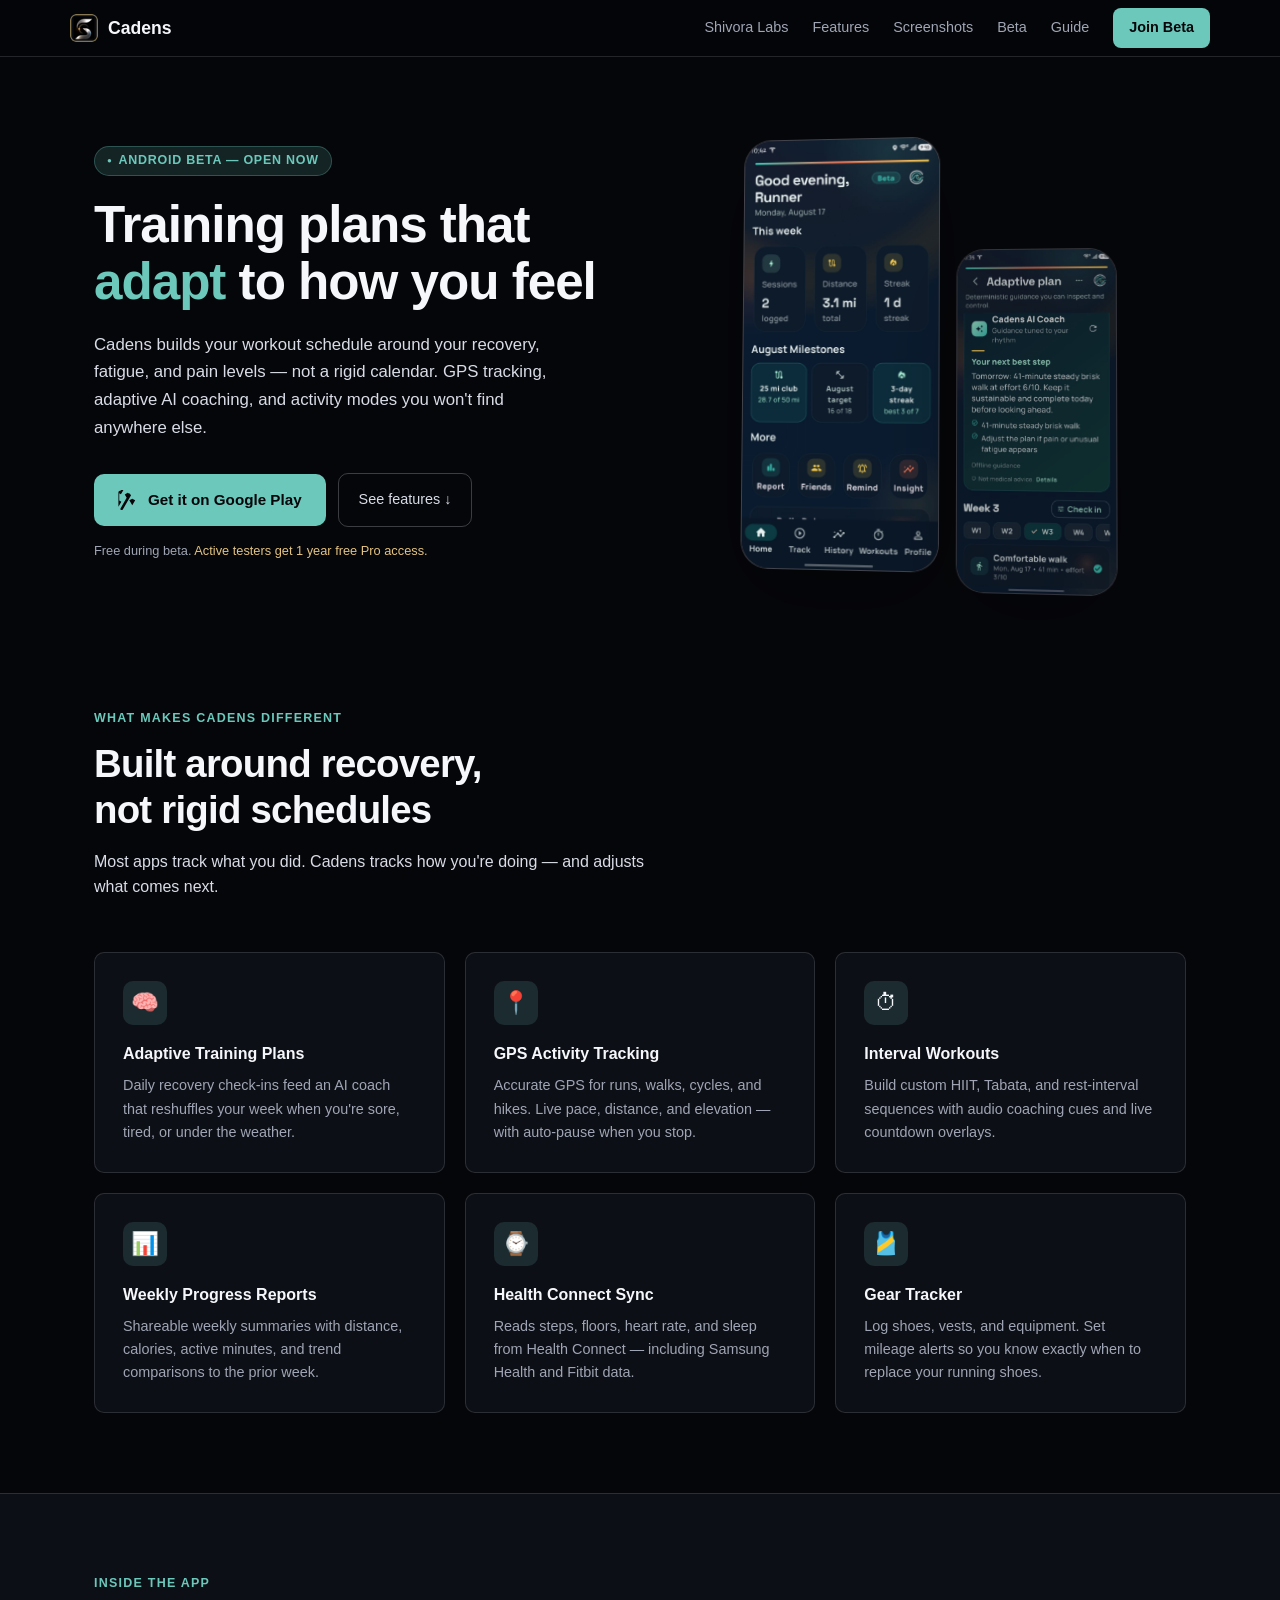
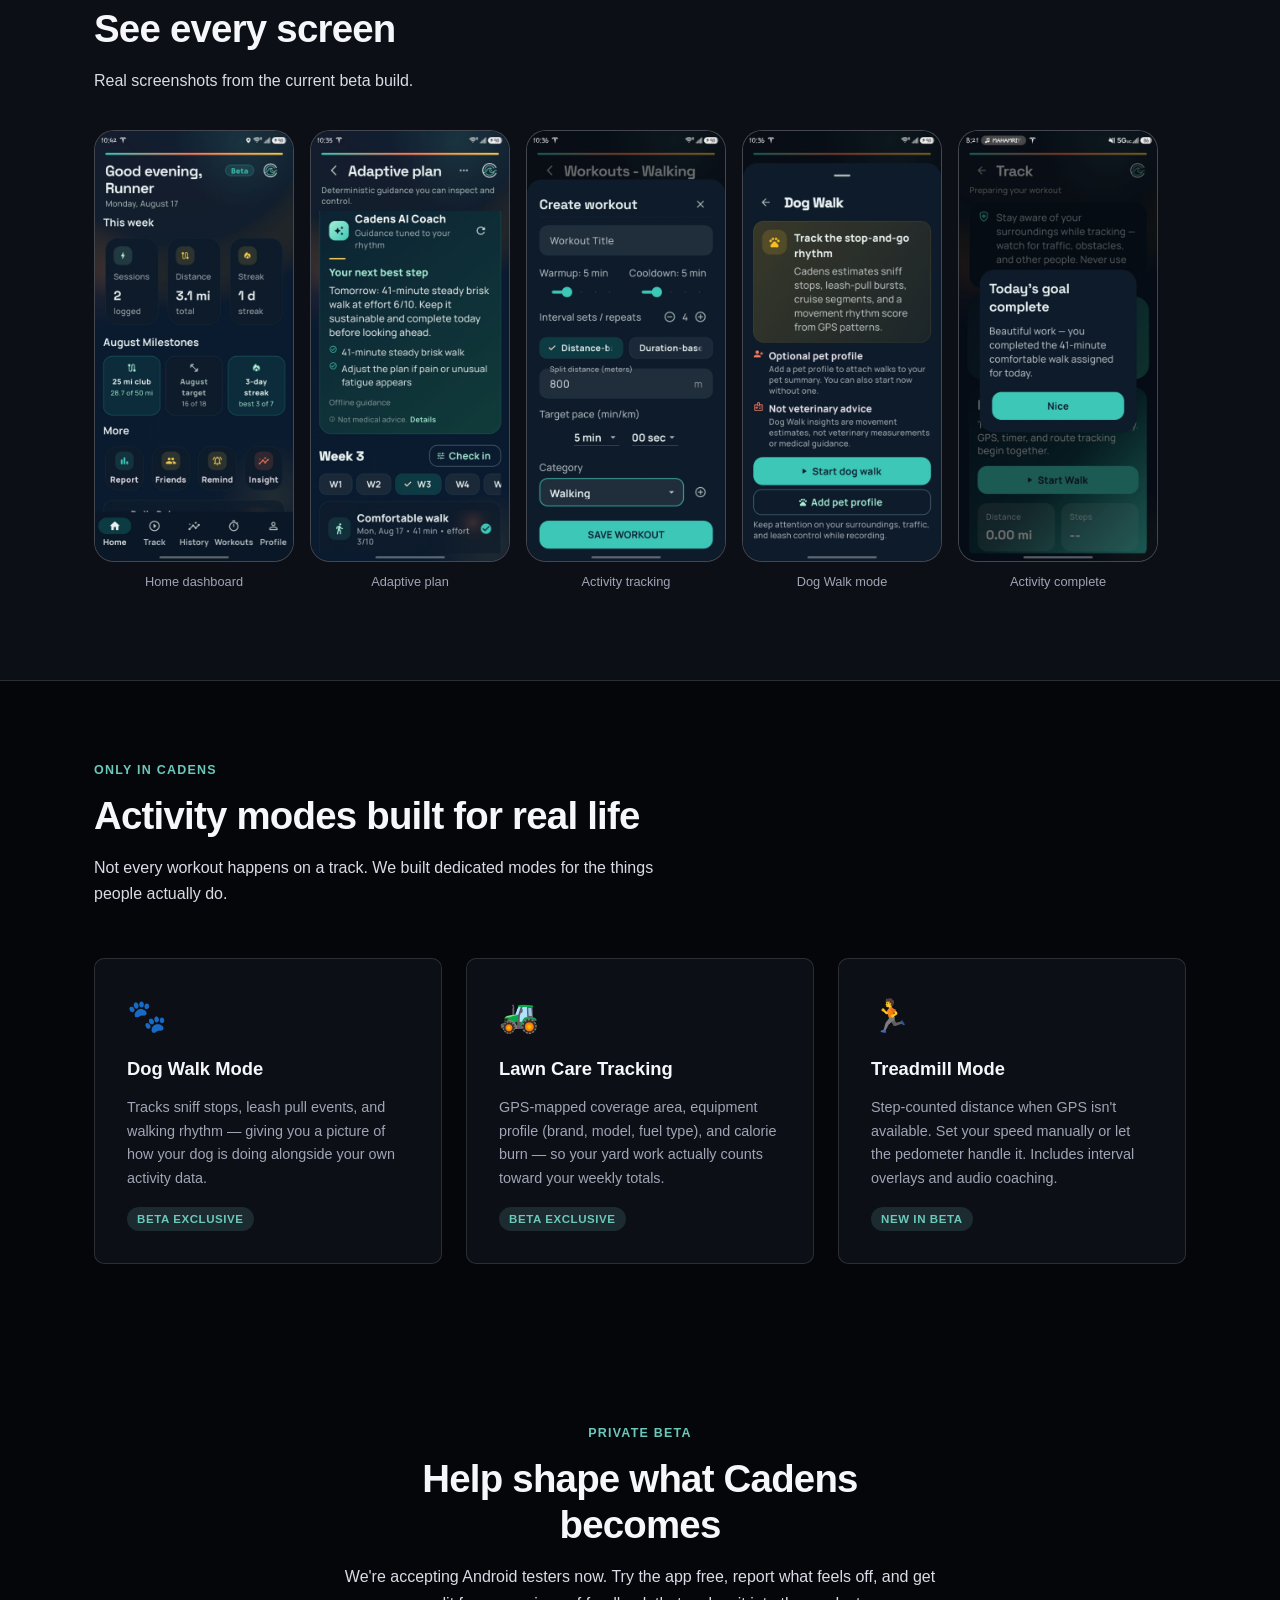
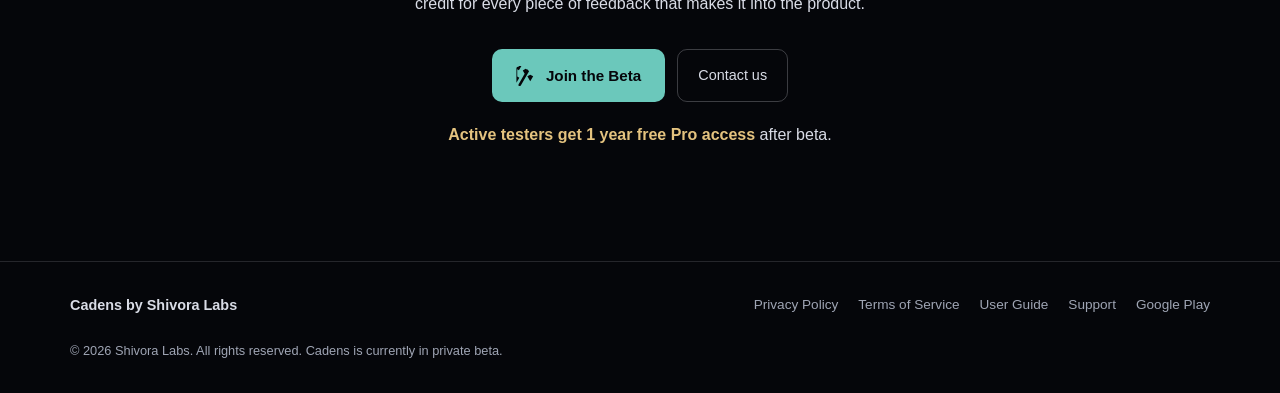
==== cadens/index.html @ dcc38fa7 "style: optimize header nav items for medium screens on cadens and guide pages" ====
<!DOCTYPE html>
<html lang="en">
<head>
  <meta charset="UTF-8" />
  <meta name="viewport" content="width=device-width, initial-scale=1.0" />
  <title>Cadens — Adaptive Fitness Tracking</title>
  <meta name="description" content="Cadens is an adaptive training plan and activity tracker that adjusts to your fatigue, pain, and recovery. Dog Walk, Lawn Care, and AI Coach included." />
  <meta property="og:title" content="Cadens — Adaptive Fitness Tracking" />
  <meta property="og:description" content="Training plans that adapt to how you actually feel. Now in beta on Android." />
  <meta property="og:type" content="website" />
  <meta property="og:image" content="../Icons/cadens_logo_full_wide_dark.png" />
  <link rel="icon" href="../Icons/favicon.ico" sizes="any" />
  <link rel="icon" type="image/png" href="../Icons/favicon-32.png" sizes="32x32" />
  <link rel="apple-touch-icon" href="../Icons/favicon-180.png" />
  <style>
    :root {
      --bg: #05060a;
      --panel: #0d0f16;
      --panel-2: #11141d;
      --line: rgba(232, 234, 241, 0.14);
      --line-strong: rgba(232, 234, 241, 0.24);
      --text: #f6f7fb;
      --soft: #d9dce6;
      --muted: #9fa5b4;
      --teal: #6bc8bb;
      --teal-dim: rgba(107, 200, 187, 0.15);
      --gold: #e4c37f;
      --shadow: 0 24px 80px rgba(0, 0, 0, 0.46);
      --radius: 10px;
      --max: 1140px;
    }

    *, *::before, *::after { box-sizing: border-box; margin: 0; padding: 0; }

    html { scroll-behavior: smooth; }

    body {
      background: var(--bg);
      color: var(--text);
      font-family: -apple-system, BlinkMacSystemFont, 'Segoe UI', Roboto, sans-serif;
      line-height: 1.6;
      -webkit-font-smoothing: antialiased;
    }

    a { color: var(--teal); text-decoration: none; }
    a:hover { text-decoration: underline; }

    /* ── NAV ─────────────────────────────────────────────────────────────── */
    nav {
      position: sticky;
      top: 0;
      z-index: 100;
      background: rgba(5, 6, 10, 0.88);
      backdrop-filter: blur(16px);
      -webkit-backdrop-filter: blur(16px);
      border-bottom: 1px solid var(--line);
      padding: 0 24px;
    }
    .nav-inner {
      max-width: var(--max);
      margin: 0 auto;
      display: flex;
      align-items: center;
      justify-content: space-between;
      height: 56px;
      gap: 16px;
    }
    .nav-logo {
      display: flex;
      align-items: center;
      gap: 10px;
      font-weight: 700;
      font-size: 1.1rem;
      color: var(--text);
      text-decoration: none;
    }
    .nav-logo img { width: 28px; height: 28px; border-radius: 6px; }
    .nav-links { display: flex; align-items: center; gap: 24px; }
    .nav-links a { color: var(--muted); font-size: 0.9rem; transition: color 0.15s; }
    .nav-links a:hover { color: var(--text); text-decoration: none; }
    .nav-cta {
      display: inline-flex;
      align-items: center;
      gap: 8px;
      background: var(--teal);
      color: #05060a !important;
      font-weight: 700;
      font-size: 0.85rem;
      padding: 8px 16px;
      border-radius: 8px;
      transition: opacity 0.15s;
    }
    .nav-cta:hover { opacity: 0.85; text-decoration: none; }

    /* ── HERO ────────────────────────────────────────────────────────────── */
    .hero {
      max-width: var(--max);
      margin: 0 auto;
      padding: 80px 24px 60px;
      display: grid;
      grid-template-columns: 1fr 1fr;
      gap: 60px;
      align-items: center;
    }
    .hero-badge {
      display: inline-flex;
      align-items: center;
      gap: 6px;
      background: var(--teal-dim);
      border: 1px solid rgba(107, 200, 187, 0.3);
      color: var(--teal);
      font-size: 0.78rem;
      font-weight: 600;
      letter-spacing: 0.06em;
      text-transform: uppercase;
      padding: 4px 12px;
      border-radius: 100px;
      margin-bottom: 20px;
    }
    .hero-badge::before { content: '●'; font-size: 0.5rem; animation: pulse 2s infinite; }
    @keyframes pulse { 0%,100%{opacity:1} 50%{opacity:0.4} }
    h1 {
      font-size: clamp(2rem, 5vw, 3.2rem);
      font-weight: 900;
      line-height: 1.12;
      letter-spacing: -0.02em;
      margin-bottom: 20px;
    }
    h1 em { font-style: normal; color: var(--teal); }
    .hero-sub {
      font-size: 1.05rem;
      color: var(--soft);
      max-width: 480px;
      margin-bottom: 32px;
      line-height: 1.65;
    }
    .hero-actions { display: flex; flex-wrap: wrap; gap: 12px; align-items: center; }
    .btn-primary {
      display: inline-flex;
      align-items: center;
      gap: 10px;
      background: var(--teal);
      color: #05060a;
      font-weight: 800;
      font-size: 0.95rem;
      padding: 14px 24px;
      border-radius: 10px;
      transition: opacity 0.15s, transform 0.15s;
    }
    .btn-primary:hover { opacity: 0.88; transform: translateY(-1px); text-decoration: none; }
    .btn-primary svg { width: 20px; height: 20px; }
    .btn-ghost {
      display: inline-flex;
      align-items: center;
      gap: 8px;
      color: var(--soft);
      font-size: 0.9rem;
      padding: 14px 20px;
      border: 1px solid var(--line-strong);
      border-radius: 10px;
      transition: border-color 0.15s, color 0.15s;
    }
    .btn-ghost:hover { border-color: var(--teal); color: var(--teal); text-decoration: none; }
    .hero-note { margin-top: 14px; font-size: 0.8rem; color: var(--muted); }
    .hero-note a { color: var(--gold); }

    /* hero phone mockup */
    .hero-visual {
      display: flex;
      justify-content: center;
      align-items: flex-end;
      gap: 16px;
      perspective: 1000px;
    }
    .phone-frame {
      background: var(--panel);
      border: 1px solid var(--line-strong);
      border-radius: 28px;
      overflow: hidden;
      box-shadow: var(--shadow);
      flex-shrink: 0;
    }
    .phone-frame.main { width: 200px; transform: rotateY(-6deg) rotateX(2deg); }
    .phone-frame.side { width: 160px; transform: rotateY(-6deg) rotateX(2deg) translateY(24px); opacity: 0.75; }
    .phone-frame img { width: 100%; display: block; }

    /* ── FEATURES ────────────────────────────────────────────────────────── */
    .section {
      max-width: var(--max);
      margin: 0 auto;
      padding: 80px 24px;
    }
    .section-label {
      font-size: 0.78rem;
      font-weight: 700;
      letter-spacing: 0.1em;
      text-transform: uppercase;
      color: var(--teal);
      margin-bottom: 12px;
    }
    h2 {
      font-size: clamp(1.6rem, 3.5vw, 2.4rem);
      font-weight: 800;
      letter-spacing: -0.02em;
      line-height: 1.2;
      margin-bottom: 16px;
    }
    .section-sub {
      color: var(--soft);
      font-size: 1rem;
      max-width: 560px;
      margin-bottom: 52px;
    }
    .features-grid {
      display: grid;
      grid-template-columns: repeat(auto-fit, minmax(280px, 1fr));
      gap: 20px;
    }
    .feat-card {
      background: var(--panel);
      border: 1px solid var(--line);
      border-radius: var(--radius);
      padding: 28px;
      transition: border-color 0.2s;
    }
    .feat-card:hover { border-color: var(--line-strong); }
    .feat-icon {
      width: 44px;
      height: 44px;
      background: var(--teal-dim);
      border-radius: 10px;
      display: flex;
      align-items: center;
      justify-content: center;
      font-size: 1.4rem;
      margin-bottom: 16px;
    }
    .feat-card h3 {
      font-size: 1rem;
      font-weight: 700;
      margin-bottom: 8px;
    }
    .feat-card p { font-size: 0.9rem; color: var(--muted); line-height: 1.6; }

    /* ── SCREENSHOTS ─────────────────────────────────────────────────────── */
    .screenshots-section {
      background: var(--panel);
      border-top: 1px solid var(--line);
      border-bottom: 1px solid var(--line);
    }
    .screenshots-inner {
      max-width: var(--max);
      margin: 0 auto;
      padding: 80px 24px;
    }
    .screenshots-scroll {
      display: flex;
      gap: 16px;
      overflow-x: auto;
      padding-bottom: 8px;
      scrollbar-width: thin;
      scrollbar-color: var(--line-strong) transparent;
    }
    .screenshots-scroll::-webkit-scrollbar { height: 4px; }
    .screenshots-scroll::-webkit-scrollbar-track { background: transparent; }
    .screenshots-scroll::-webkit-scrollbar-thumb { background: var(--line-strong); border-radius: 2px; }
    .screenshot-item {
      flex-shrink: 0;
      width: 200px;
    }
    .screenshot-frame {
      background: var(--panel-2);
      border: 1px solid var(--line-strong);
      border-radius: 20px;
      overflow: hidden;
      margin-bottom: 10px;
    }
    .screenshot-frame img { width: 100%; display: block; }
    .screenshot-label { font-size: 0.8rem; color: var(--muted); text-align: center; }

    /* ── UNIQUE FEATURES ─────────────────────────────────────────────────── */
    .unique-grid {
      display: grid;
      grid-template-columns: repeat(auto-fit, minmax(320px, 1fr));
      gap: 24px;
      margin-top: 48px;
    }
    .unique-card {
      background: var(--panel);
      border: 1px solid var(--line);
      border-radius: var(--radius);
      padding: 32px;
      display: flex;
      flex-direction: column;
      gap: 12px;
    }
    .unique-card .emoji { font-size: 2rem; }
    .unique-card h3 { font-size: 1.15rem; font-weight: 800; }
    .unique-card p { font-size: 0.9rem; color: var(--muted); line-height: 1.65; }
    .unique-tag {
      display: inline-block;
      background: var(--teal-dim);
      color: var(--teal);
      font-size: 0.72rem;
      font-weight: 700;
      letter-spacing: 0.05em;
      text-transform: uppercase;
      padding: 3px 10px;
      border-radius: 100px;
      margin-top: 4px;
      width: fit-content;
    }

    /* ── BETA INVITE ─────────────────────────────────────────────────────── */
    .invite-section {
      max-width: 640px;
      margin: 0 auto;
      padding: 80px 24px;
      text-align: center;
    }
    .invite-section .section-label { display: block; text-align: center; }
    .invite-section h2 { margin-bottom: 16px; }
    .invite-section p { color: var(--soft); margin-bottom: 32px; font-size: 1rem; line-height: 1.65; }
    .invite-actions { display: flex; justify-content: center; flex-wrap: wrap; gap: 12px; }
    .reward-note {
      margin-top: 20px;
      font-size: 0.82rem;
      color: var(--muted);
    }
    .reward-note strong { color: var(--gold); }

    /* ── FOOTER ──────────────────────────────────────────────────────────── */
    footer {
      border-top: 1px solid var(--line);
      padding: 32px 24px;
    }
    .footer-inner {
      max-width: var(--max);
      margin: 0 auto;
      display: flex;
      flex-wrap: wrap;
      align-items: center;
      justify-content: space-between;
      gap: 16px;
    }
    .footer-logo {
      font-size: 0.9rem;
      font-weight: 700;
      color: var(--soft);
    }
    .footer-links { display: flex; gap: 20px; flex-wrap: wrap; }
    .footer-links a { font-size: 0.85rem; color: var(--muted); }
    .footer-links a:hover { color: var(--text); text-decoration: none; }
    .footer-copy { font-size: 0.8rem; color: var(--muted); width: 100%; margin-top: 8px; }

    /* ── RESPONSIVE ──────────────────────────────────────────────────────── */
    @media (max-width: 700px) {
      .hero {
        grid-template-columns: 1fr;
        padding: 48px 20px 40px;
        gap: 40px;
        text-align: center;
      }
      .hero-sub { max-width: 100%; }
      .hero-actions { justify-content: center; }
      .hero-visual { justify-content: center; }
      .phone-frame.side { display: none; }
      .nav-links { display: none; }
      .invite-section { padding: 60px 20px; }
    }
  </style>
</head>
<body>

<!-- NAV -->
<nav>
  <div class="nav-inner">
    <a class="nav-logo" href="../">
      <img src="../Icons/favicon-32.png" alt="Cadens icon" />
      Cadens
    </a>
    <div class="nav-links">
      <a href="../">Shivora Labs</a>
      <a href="#features">Features</a>
      <a href="#screenshots">Screenshots</a>
      <a href="#beta">Beta</a>
      <a href="guide/">Guide</a>
      <a class="nav-cta" href="https://play.google.com/apps/testing/com.cadens.app" target="_blank" rel="noopener">
        Join Beta
      </a>
    </div>
  </div>
</nav>

<!-- HERO -->
<section>
  <div class="hero">
    <div class="hero-text">
      <div class="hero-badge">Android Beta — Open Now</div>
      <h1>Training plans that <em>adapt</em> to how you feel</h1>
      <p class="hero-sub">
        Cadens builds your workout schedule around your recovery, fatigue, and pain levels — not a rigid calendar. GPS tracking, adaptive AI coaching, and activity modes you won't find anywhere else.
      </p>
      <div class="hero-actions">
        <a class="btn-primary" href="https://play.google.com/apps/testing/com.cadens.app" target="_blank" rel="noopener">
          <svg viewBox="0 0 24 24" fill="currentColor"><path d="M3.18 23.76a2 2 0 0 0 2.78-.78l9.7-16.8-2.2-2.2-10.28 17.8a2 2 0 0 0 0 2zm17.44-11.38-3.5-2-3.5 2 3.5 6.04 3.5-6.04zm-9-9-3.5 2 3.5 6.04L15.12 5.38l-3.5-2zM3.5 1.24a2 2 0 0 0-2 0 2 2 0 0 0-1 1.74v17.04l3.5-6.04-2.5-1.44V3.98l2 1.16 3.5-6.04A2 2 0 0 0 3.5 1.24z"/></svg>
          Get it on Google Play
        </a>
        <a class="btn-ghost" href="#features">See features ↓</a>
      </div>
      <p class="hero-note">Free during beta. <a href="#beta">Active testers get 1 year free Pro access.</a></p>
    </div>
    <div class="hero-visual">
      <div class="phone-frame main">
        <img src="assets/screenshot_1_home.png" alt="Cadens home screen" loading="eager" />
      </div>
      <div class="phone-frame side">
        <img src="assets/screenshot_2_plan.png" alt="Cadens plan screen" loading="lazy" />
      </div>
    </div>
  </div>
</section>

<!-- FEATURES -->
<section class="section" id="features">
  <div class="section-label">What makes Cadens different</div>
  <h2>Built around recovery,<br/>not rigid schedules</h2>
  <p class="section-sub">Most apps track what you did. Cadens tracks how you're doing — and adjusts what comes next.</p>

  <div class="features-grid">
    <div class="feat-card">
      <div class="feat-icon">🧠</div>
      <h3>Adaptive Training Plans</h3>
      <p>Daily recovery check-ins feed an AI coach that reshuffles your week when you're sore, tired, or under the weather.</p>
    </div>
    <div class="feat-card">
      <div class="feat-icon">📍</div>
      <h3>GPS Activity Tracking</h3>
      <p>Accurate GPS for runs, walks, cycles, and hikes. Live pace, distance, and elevation — with auto-pause when you stop.</p>
    </div>
    <div class="feat-card">
      <div class="feat-icon">⏱</div>
      <h3>Interval Workouts</h3>
      <p>Build custom HIIT, Tabata, and rest-interval sequences with audio coaching cues and live countdown overlays.</p>
    </div>
    <div class="feat-card">
      <div class="feat-icon">📊</div>
      <h3>Weekly Progress Reports</h3>
      <p>Shareable weekly summaries with distance, calories, active minutes, and trend comparisons to the prior week.</p>
    </div>
    <div class="feat-card">
      <div class="feat-icon">⌚</div>
      <h3>Health Connect Sync</h3>
      <p>Reads steps, floors, heart rate, and sleep from Health Connect — including Samsung Health and Fitbit data.</p>
    </div>
    <div class="feat-card">
      <div class="feat-icon">🎽</div>
      <h3>Gear Tracker</h3>
      <p>Log shoes, vests, and equipment. Set mileage alerts so you know exactly when to replace your running shoes.</p>
    </div>
  </div>
</section>

<!-- SCREENSHOTS -->
<section class="screenshots-section" id="screenshots">
  <div class="screenshots-inner">
    <div class="section-label">Inside the app</div>
    <h2>See every screen</h2>
    <p class="section-sub" style="margin-bottom: 36px;">Real screenshots from the current beta build.</p>
    <div class="screenshots-scroll">
      <div class="screenshot-item">
        <div class="screenshot-frame">
          <img src="assets/screenshot_1_home.png" alt="Home dashboard" loading="lazy" />
        </div>
        <div class="screenshot-label">Home dashboard</div>
      </div>
      <div class="screenshot-item">
        <div class="screenshot-frame">
          <img src="assets/screenshot_2_plan.png" alt="Adaptive training plan" loading="lazy" />
        </div>
        <div class="screenshot-label">Adaptive plan</div>
      </div>
      <div class="screenshot-item">
        <div class="screenshot-frame">
          <img src="assets/screenshot_3_workouts.png" alt="Activity tracking" loading="lazy" />
        </div>
        <div class="screenshot-label">Activity tracking</div>
      </div>
      <div class="screenshot-item">
        <div class="screenshot-frame">
          <img src="assets/screenshot_4_dogwalk.png" alt="Dog Walk mode" loading="lazy" />
        </div>
        <div class="screenshot-label">Dog Walk mode</div>
      </div>
      <div class="screenshot-item">
        <div class="screenshot-frame">
          <img src="assets/screenshot_5_complete.png" alt="Activity complete" loading="lazy" />
        </div>
        <div class="screenshot-label">Activity complete</div>
      </div>
    </div>
  </div>
</section>

<!-- UNIQUE FEATURES -->
<section class="section">
  <div class="section-label">Only in Cadens</div>
  <h2>Activity modes built for real life</h2>
  <p class="section-sub">Not every workout happens on a track. We built dedicated modes for the things people actually do.</p>

  <div class="unique-grid">
    <div class="unique-card">
      <div class="emoji">🐾</div>
      <h3>Dog Walk Mode</h3>
      <p>Tracks sniff stops, leash pull events, and walking rhythm — giving you a picture of how your dog is doing alongside your own activity data.</p>
      <span class="unique-tag">Beta exclusive</span>
    </div>
    <div class="unique-card">
      <div class="emoji">🚜</div>
      <h3>Lawn Care Tracking</h3>
      <p>GPS-mapped coverage area, equipment profile (brand, model, fuel type), and calorie burn — so your yard work actually counts toward your weekly totals.</p>
      <span class="unique-tag">Beta exclusive</span>
    </div>
    <div class="unique-card">
      <div class="emoji">🏃</div>
      <h3>Treadmill Mode</h3>
      <p>Step-counted distance when GPS isn't available. Set your speed manually or let the pedometer handle it. Includes interval overlays and audio coaching.</p>
      <span class="unique-tag">New in beta</span>
    </div>
  </div>
</section>

<!-- BETA INVITE -->
<section id="beta">
  <div class="invite-section">
    <span class="section-label">Private beta</span>
    <h2>Help shape what Cadens becomes</h2>
    <p>We're accepting Android testers now. Try the app free, report what feels off, and get credit for every piece of feedback that makes it into the product.</p>
    <div class="invite-actions">
      <a class="btn-primary" href="https://play.google.com/apps/testing/com.cadens.app" target="_blank" rel="noopener">
        <svg width="20" height="20" viewBox="0 0 24 24" fill="currentColor"><path d="M3.18 23.76a2 2 0 0 0 2.78-.78l9.7-16.8-2.2-2.2-10.28 17.8a2 2 0 0 0 0 2zm17.44-11.38-3.5-2-3.5 2 3.5 6.04 3.5-6.04zm-9-9-3.5 2 3.5 6.04L15.12 5.38l-3.5-2zM3.5 1.24a2 2 0 0 0-2 0 2 2 0 0 0-1 1.74v17.04l3.5-6.04-2.5-1.44V3.98l2 1.16 3.5-6.04A2 2 0 0 0 3.5 1.24z"/></svg>
        Join the Beta
      </a>
      <a class="btn-ghost" href="mailto:support@shivoralabs.com">
        Contact us
      </a>
    </div>
    <p class="reward-note">
      <strong>Active testers get 1 year free Pro access</strong> after beta.
    </p>
  </div>
</section>

<!-- FOOTER -->
<footer>
  <div class="footer-inner">
    <div class="footer-logo">Cadens by Shivora Labs</div>
    <div class="footer-links">
      <a href="privacy/">Privacy Policy</a>
      <a href="terms/">Terms of Service</a>
      <a href="guide/">User Guide</a>
      <a href="mailto:support@shivoralabs.com">Support</a>
      <a href="https://play.google.com/apps/testing/com.cadens.app" target="_blank" rel="noopener">Google Play</a>
    </div>
    <div class="footer-copy">
      &copy; 2026 Shivora Labs. All rights reserved. Cadens is currently in private beta.
      <!-- Screenshots: copy Beta/assets/*.png → cadens/assets/ to display correctly. -->
    </div>
  </div>
</footer>

</body>
</html>
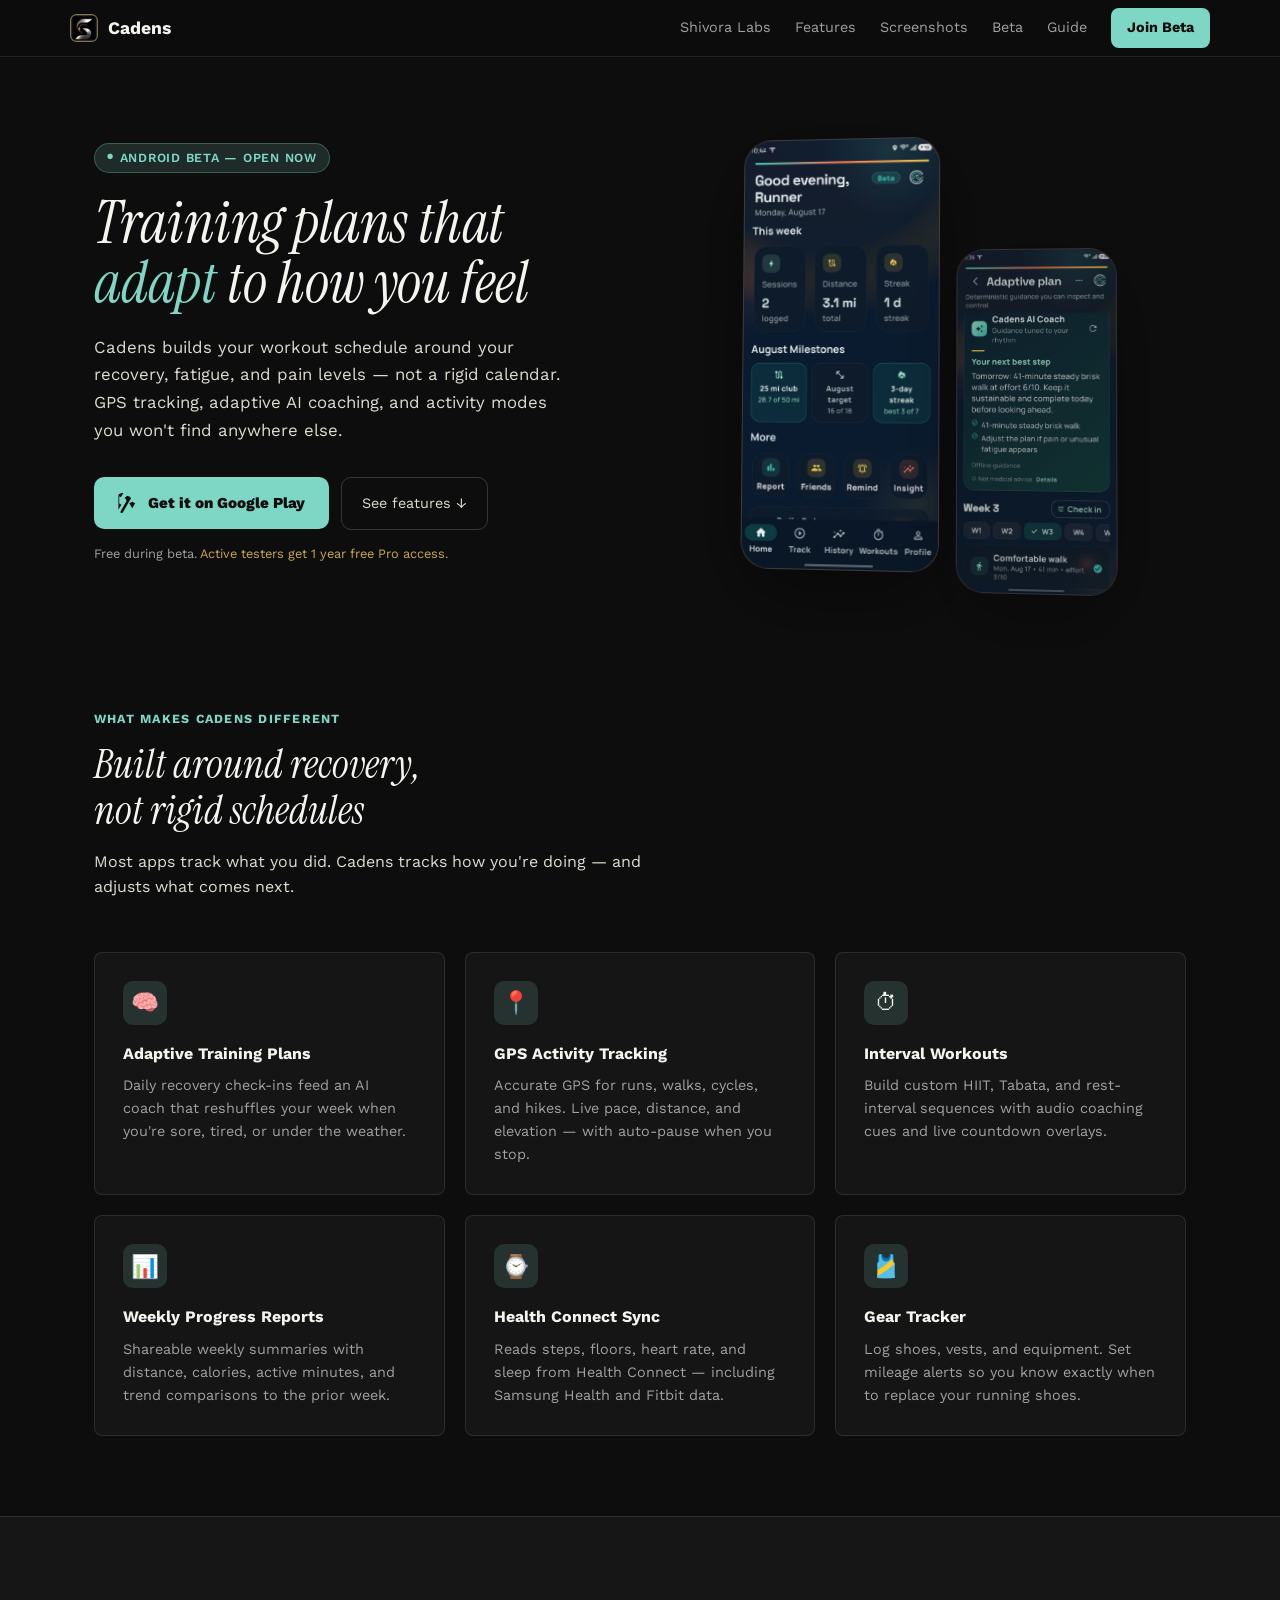
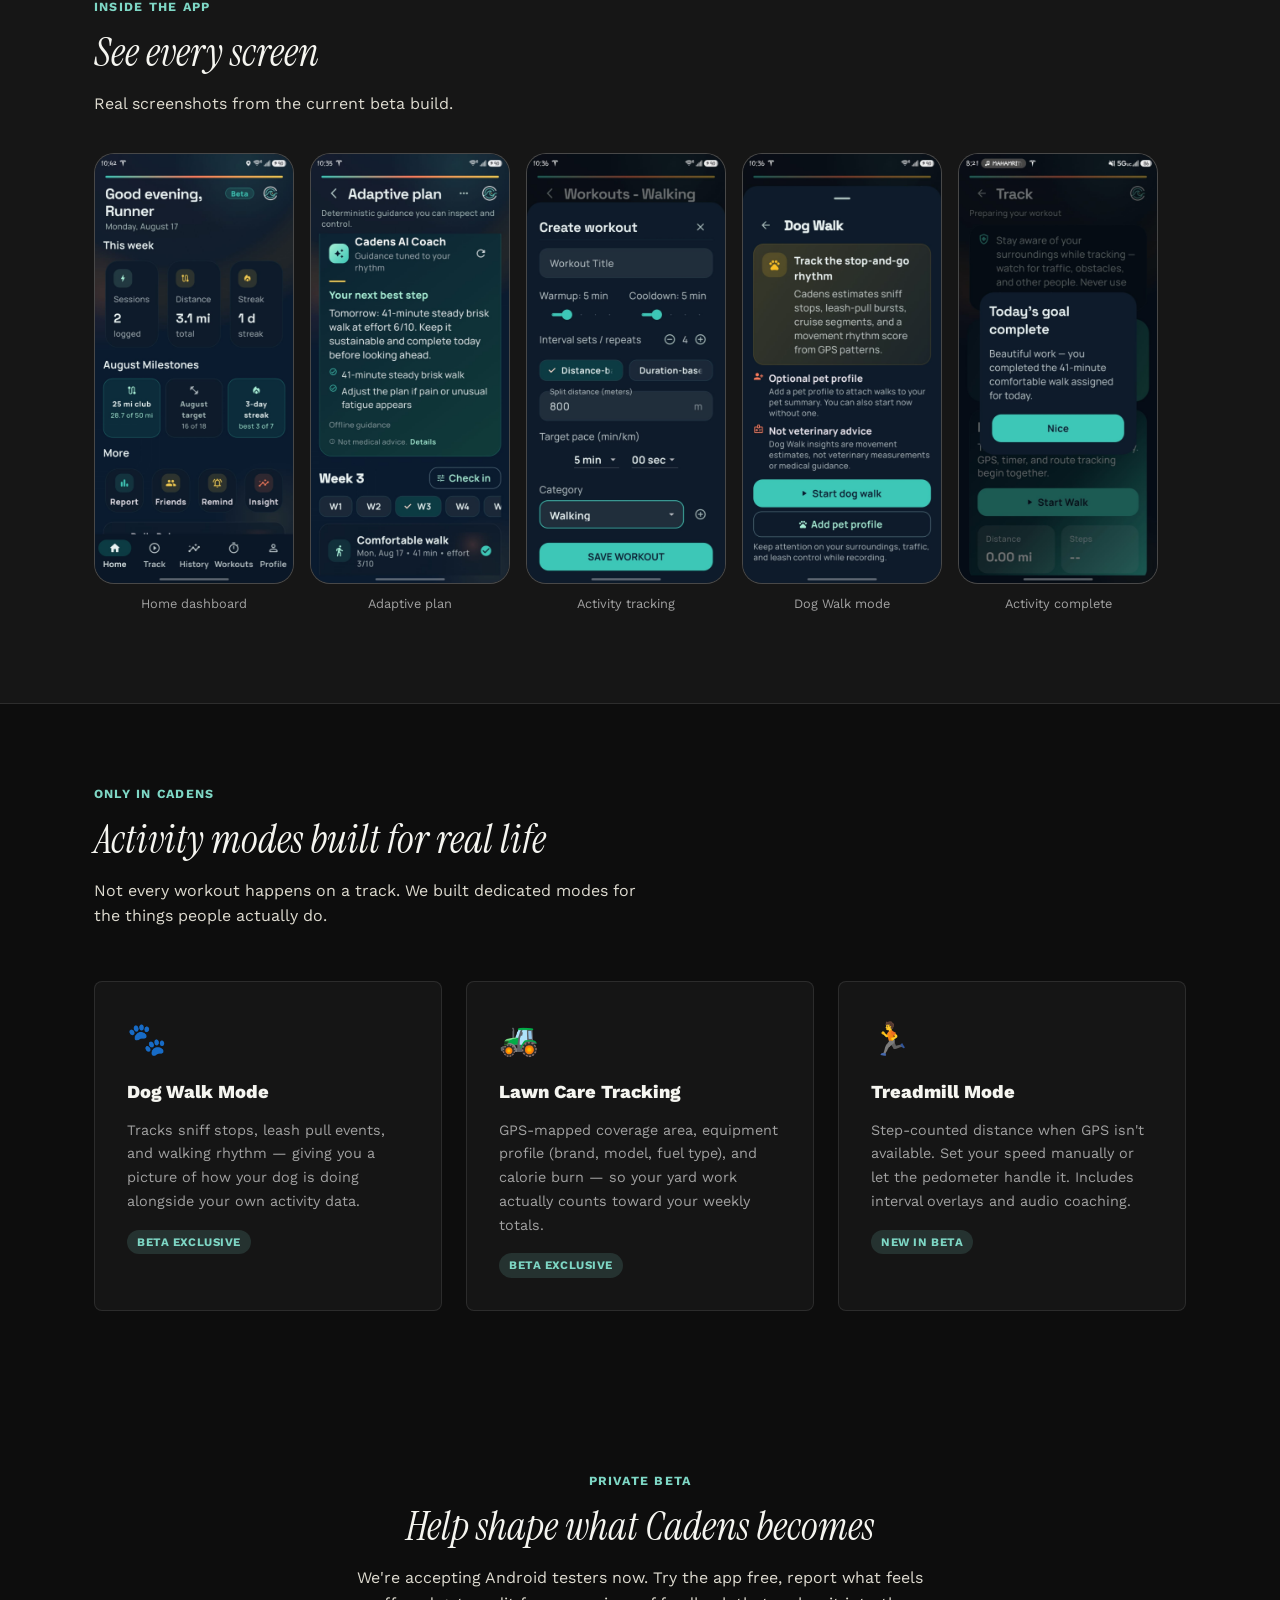
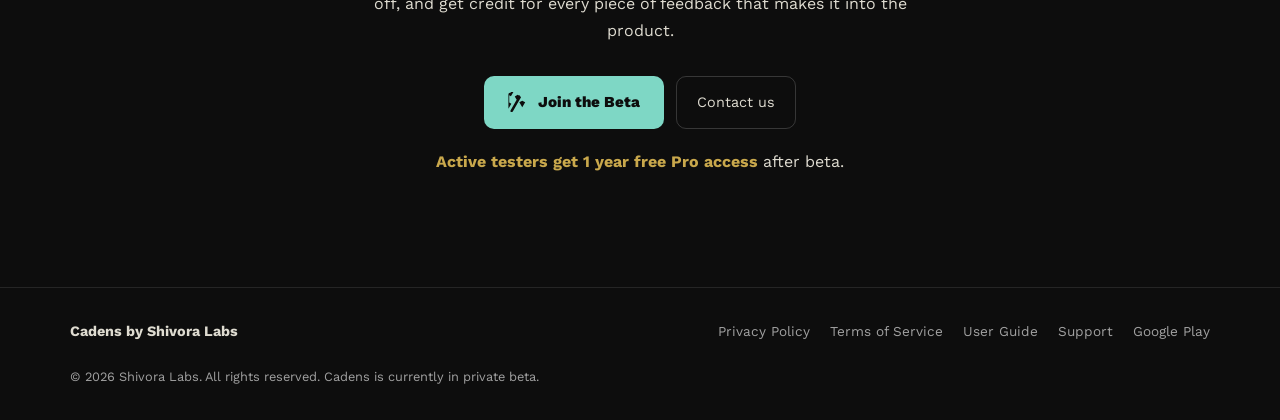
==== commit 17ff5d12: "Unify Cadens family design system and remove leftover neon gradients Cadens (index/guide/privacy/ter" ====
--- a/cadens/index.html
+++ b/cadens/index.html
@@ -1,573 +1,580 @@
-<!DOCTYPE html>
-<html lang="en">
-<head>
-  <meta charset="UTF-8" />
-  <meta name="viewport" content="width=device-width, initial-scale=1.0" />
-  <title>Cadens — Adaptive Fitness Tracking</title>
-  <meta name="description" content="Cadens is an adaptive training plan and activity tracker that adjusts to your fatigue, pain, and recovery. Dog Walk, Lawn Care, and AI Coach included." />
-  <meta property="og:title" content="Cadens — Adaptive Fitness Tracking" />
-  <meta property="og:description" content="Training plans that adapt to how you actually feel. Now in beta on Android." />
-  <meta property="og:type" content="website" />
-  <meta property="og:image" content="../Icons/cadens_logo_full_wide_dark.png" />
-  <link rel="icon" href="../Icons/favicon.ico" sizes="any" />
-  <link rel="icon" type="image/png" href="../Icons/favicon-32.png" sizes="32x32" />
-  <link rel="apple-touch-icon" href="../Icons/favicon-180.png" />
-  <style>
-    :root {
-      --bg: #05060a;
-      --panel: #0d0f16;
-      --panel-2: #11141d;
-      --line: rgba(232, 234, 241, 0.14);
-      --line-strong: rgba(232, 234, 241, 0.24);
-      --text: #f6f7fb;
-      --soft: #d9dce6;
-      --muted: #9fa5b4;
-      --teal: #6bc8bb;
-      --teal-dim: rgba(107, 200, 187, 0.15);
-      --gold: #e4c37f;
-      --shadow: 0 24px 80px rgba(0, 0, 0, 0.46);
-      --radius: 10px;
-      --max: 1140px;
-    }
-
-    *, *::before, *::after { box-sizing: border-box; margin: 0; padding: 0; }
-
-    html { scroll-behavior: smooth; }
-
-    body {
-      background: var(--bg);
-      color: var(--text);
-      font-family: -apple-system, BlinkMacSystemFont, 'Segoe UI', Roboto, sans-serif;
-      line-height: 1.6;
-      -webkit-font-smoothing: antialiased;
-    }
-
-    a { color: var(--teal); text-decoration: none; }
-    a:hover { text-decoration: underline; }
-
-    /* ── NAV ─────────────────────────────────────────────────────────────── */
-    nav {
-      position: sticky;
-      top: 0;
-      z-index: 100;
-      background: rgba(5, 6, 10, 0.88);
-      backdrop-filter: blur(16px);
-      -webkit-backdrop-filter: blur(16px);
-      border-bottom: 1px solid var(--line);
-      padding: 0 24px;
-    }
-    .nav-inner {
-      max-width: var(--max);
-      margin: 0 auto;
-      display: flex;
-      align-items: center;
-      justify-content: space-between;
-      height: 56px;
-      gap: 16px;
-    }
-    .nav-logo {
-      display: flex;
-      align-items: center;
-      gap: 10px;
-      font-weight: 700;
-      font-size: 1.1rem;
-      color: var(--text);
-      text-decoration: none;
-    }
-    .nav-logo img { width: 28px; height: 28px; border-radius: 6px; }
-    .nav-links { display: flex; align-items: center; gap: 24px; }
-    .nav-links a { color: var(--muted); font-size: 0.9rem; transition: color 0.15s; }
-    .nav-links a:hover { color: var(--text); text-decoration: none; }
-    .nav-cta {
-      display: inline-flex;
-      align-items: center;
-      gap: 8px;
-      background: var(--teal);
-      color: #05060a !important;
-      font-weight: 700;
-      font-size: 0.85rem;
-      padding: 8px 16px;
-      border-radius: 8px;
-      transition: opacity 0.15s;
-    }
-    .nav-cta:hover { opacity: 0.85; text-decoration: none; }
-
-    /* ── HERO ────────────────────────────────────────────────────────────── */
-    .hero {
-      max-width: var(--max);
-      margin: 0 auto;
-      padding: 80px 24px 60px;
-      display: grid;
-      grid-template-columns: 1fr 1fr;
-      gap: 60px;
-      align-items: center;
-    }
-    .hero-badge {
-      display: inline-flex;
-      align-items: center;
-      gap: 6px;
-      background: var(--teal-dim);
-      border: 1px solid rgba(107, 200, 187, 0.3);
-      color: var(--teal);
-      font-size: 0.78rem;
-      font-weight: 600;
-      letter-spacing: 0.06em;
-      text-transform: uppercase;
-      padding: 4px 12px;
-      border-radius: 100px;
-      margin-bottom: 20px;
-    }
-    .hero-badge::before { content: '●'; font-size: 0.5rem; animation: pulse 2s infinite; }
-    @keyframes pulse { 0%,100%{opacity:1} 50%{opacity:0.4} }
-    h1 {
-      font-size: clamp(2rem, 5vw, 3.2rem);
-      font-weight: 900;
-      line-height: 1.12;
-      letter-spacing: -0.02em;
-      margin-bottom: 20px;
-    }
-    h1 em { font-style: normal; color: var(--teal); }
-    .hero-sub {
-      font-size: 1.05rem;
-      color: var(--soft);
-      max-width: 480px;
-      margin-bottom: 32px;
-      line-height: 1.65;
-    }
-    .hero-actions { display: flex; flex-wrap: wrap; gap: 12px; align-items: center; }
-    .btn-primary {
-      display: inline-flex;
-      align-items: center;
-      gap: 10px;
-      background: var(--teal);
-      color: #05060a;
-      font-weight: 800;
-      font-size: 0.95rem;
-      padding: 14px 24px;
-      border-radius: 10px;
-      transition: opacity 0.15s, transform 0.15s;
-    }
-    .btn-primary:hover { opacity: 0.88; transform: translateY(-1px); text-decoration: none; }
-    .btn-primary svg { width: 20px; height: 20px; }
-    .btn-ghost {
-      display: inline-flex;
-      align-items: center;
-      gap: 8px;
-      color: var(--soft);
-      font-size: 0.9rem;
-      padding: 14px 20px;
-      border: 1px solid var(--line-strong);
-      border-radius: 10px;
-      transition: border-color 0.15s, color 0.15s;
-    }
-    .btn-ghost:hover { border-color: var(--teal); color: var(--teal); text-decoration: none; }
-    .hero-note { margin-top: 14px; font-size: 0.8rem; color: var(--muted); }
-    .hero-note a { color: var(--gold); }
-
-    /* hero phone mockup */
-    .hero-visual {
-      display: flex;
-      justify-content: center;
-      align-items: flex-end;
-      gap: 16px;
-      perspective: 1000px;
-    }
-    .phone-frame {
-      background: var(--panel);
-      border: 1px solid var(--line-strong);
-      border-radius: 28px;
-      overflow: hidden;
-      box-shadow: var(--shadow);
-      flex-shrink: 0;
-    }
-    .phone-frame.main { width: 200px; transform: rotateY(-6deg) rotateX(2deg); }
-    .phone-frame.side { width: 160px; transform: rotateY(-6deg) rotateX(2deg) translateY(24px); opacity: 0.75; }
-    .phone-frame img { width: 100%; display: block; }
-
-    /* ── FEATURES ────────────────────────────────────────────────────────── */
-    .section {
-      max-width: var(--max);
-      margin: 0 auto;
-      padding: 80px 24px;
-    }
-    .section-label {
-      font-size: 0.78rem;
-      font-weight: 700;
-      letter-spacing: 0.1em;
-      text-transform: uppercase;
-      color: var(--teal);
-      margin-bottom: 12px;
-    }
-    h2 {
-      font-size: clamp(1.6rem, 3.5vw, 2.4rem);
-      font-weight: 800;
-      letter-spacing: -0.02em;
-      line-height: 1.2;
-      margin-bottom: 16px;
-    }
-    .section-sub {
-      color: var(--soft);
-      font-size: 1rem;
-      max-width: 560px;
-      margin-bottom: 52px;
-    }
-    .features-grid {
-      display: grid;
-      grid-template-columns: repeat(auto-fit, minmax(280px, 1fr));
-      gap: 20px;
-    }
-    .feat-card {
-      background: var(--panel);
-      border: 1px solid var(--line);
-      border-radius: var(--radius);
-      padding: 28px;
-      transition: border-color 0.2s;
-    }
-    .feat-card:hover { border-color: var(--line-strong); }
-    .feat-icon {
-      width: 44px;
-      height: 44px;
-      background: var(--teal-dim);
-      border-radius: 10px;
-      display: flex;
-      align-items: center;
-      justify-content: center;
-      font-size: 1.4rem;
-      margin-bottom: 16px;
-    }
-    .feat-card h3 {
-      font-size: 1rem;
-      font-weight: 700;
-      margin-bottom: 8px;
-    }
-    .feat-card p { font-size: 0.9rem; color: var(--muted); line-height: 1.6; }
-
-    /* ── SCREENSHOTS ─────────────────────────────────────────────────────── */
-    .screenshots-section {
-      background: var(--panel);
-      border-top: 1px solid var(--line);
-      border-bottom: 1px solid var(--line);
-    }
-    .screenshots-inner {
-      max-width: var(--max);
-      margin: 0 auto;
-      padding: 80px 24px;
-    }
-    .screenshots-scroll {
-      display: flex;
-      gap: 16px;
-      overflow-x: auto;
-      padding-bottom: 8px;
-      scrollbar-width: thin;
-      scrollbar-color: var(--line-strong) transparent;
-    }
-    .screenshots-scroll::-webkit-scrollbar { height: 4px; }
-    .screenshots-scroll::-webkit-scrollbar-track { background: transparent; }
-    .screenshots-scroll::-webkit-scrollbar-thumb { background: var(--line-strong); border-radius: 2px; }
-    .screenshot-item {
-      flex-shrink: 0;
-      width: 200px;
-    }
-    .screenshot-frame {
-      background: var(--panel-2);
-      border: 1px solid var(--line-strong);
-      border-radius: 20px;
-      overflow: hidden;
-      margin-bottom: 10px;
-    }
-    .screenshot-frame img { width: 100%; display: block; }
-    .screenshot-label { font-size: 0.8rem; color: var(--muted); text-align: center; }
-
-    /* ── UNIQUE FEATURES ─────────────────────────────────────────────────── */
-    .unique-grid {
-      display: grid;
-      grid-template-columns: repeat(auto-fit, minmax(320px, 1fr));
-      gap: 24px;
-      margin-top: 48px;
-    }
-    .unique-card {
-      background: var(--panel);
-      border: 1px solid var(--line);
-      border-radius: var(--radius);
-      padding: 32px;
-      display: flex;
-      flex-direction: column;
-      gap: 12px;
-    }
-    .unique-card .emoji { font-size: 2rem; }
-    .unique-card h3 { font-size: 1.15rem; font-weight: 800; }
-    .unique-card p { font-size: 0.9rem; color: var(--muted); line-height: 1.65; }
-    .unique-tag {
-      display: inline-block;
-      background: var(--teal-dim);
-      color: var(--teal);
-      font-size: 0.72rem;
-      font-weight: 700;
-      letter-spacing: 0.05em;
-      text-transform: uppercase;
-      padding: 3px 10px;
-      border-radius: 100px;
-      margin-top: 4px;
-      width: fit-content;
-    }
-
-    /* ── BETA INVITE ─────────────────────────────────────────────────────── */
-    .invite-section {
-      max-width: 640px;
-      margin: 0 auto;
-      padding: 80px 24px;
-      text-align: center;
-    }
-    .invite-section .section-label { display: block; text-align: center; }
-    .invite-section h2 { margin-bottom: 16px; }
-    .invite-section p { color: var(--soft); margin-bottom: 32px; font-size: 1rem; line-height: 1.65; }
-    .invite-actions { display: flex; justify-content: center; flex-wrap: wrap; gap: 12px; }
-    .reward-note {
-      margin-top: 20px;
-      font-size: 0.82rem;
-      color: var(--muted);
-    }
-    .reward-note strong { color: var(--gold); }
-
-    /* ── FOOTER ──────────────────────────────────────────────────────────── */
-    footer {
-      border-top: 1px solid var(--line);
-      padding: 32px 24px;
-    }
-    .footer-inner {
-      max-width: var(--max);
-      margin: 0 auto;
-      display: flex;
-      flex-wrap: wrap;
-      align-items: center;
-      justify-content: space-between;
-      gap: 16px;
-    }
-    .footer-logo {
-      font-size: 0.9rem;
-      font-weight: 700;
-      color: var(--soft);
-    }
-    .footer-links { display: flex; gap: 20px; flex-wrap: wrap; }
-    .footer-links a { font-size: 0.85rem; color: var(--muted); }
-    .footer-links a:hover { color: var(--text); text-decoration: none; }
-    .footer-copy { font-size: 0.8rem; color: var(--muted); width: 100%; margin-top: 8px; }
-
-    /* ── RESPONSIVE ──────────────────────────────────────────────────────── */
-    @media (max-width: 700px) {
-      .hero {
-        grid-template-columns: 1fr;
-        padding: 48px 20px 40px;
-        gap: 40px;
-        text-align: center;
-      }
-      .hero-sub { max-width: 100%; }
-      .hero-actions { justify-content: center; }
-      .hero-visual { justify-content: center; }
-      .phone-frame.side { display: none; }
-      .nav-links { display: none; }
-      .invite-section { padding: 60px 20px; }
-    }
-  </style>
-</head>
-<body>
-
-<!-- NAV -->
-<nav>
-  <div class="nav-inner">
-    <a class="nav-logo" href="../">
-      <img src="../Icons/favicon-32.png" alt="Cadens icon" />
-      Cadens
-    </a>
-    <div class="nav-links">
-      <a href="../">Shivora Labs</a>
-      <a href="#features">Features</a>
-      <a href="#screenshots">Screenshots</a>
-      <a href="#beta">Beta</a>
-      <a href="guide/">Guide</a>
-      <a class="nav-cta" href="https://play.google.com/apps/testing/com.cadens.app" target="_blank" rel="noopener">
-        Join Beta
-      </a>
-    </div>
-  </div>
-</nav>
-
-<!-- HERO -->
-<section>
-  <div class="hero">
-    <div class="hero-text">
-      <div class="hero-badge">Android Beta — Open Now</div>
-      <h1>Training plans that <em>adapt</em> to how you feel</h1>
-      <p class="hero-sub">
-        Cadens builds your workout schedule around your recovery, fatigue, and pain levels — not a rigid calendar. GPS tracking, adaptive AI coaching, and activity modes you won't find anywhere else.
-      </p>
-      <div class="hero-actions">
-        <a class="btn-primary" href="https://play.google.com/apps/testing/com.cadens.app" target="_blank" rel="noopener">
-          <svg viewBox="0 0 24 24" fill="currentColor"><path d="M3.18 23.76a2 2 0 0 0 2.78-.78l9.7-16.8-2.2-2.2-10.28 17.8a2 2 0 0 0 0 2zm17.44-11.38-3.5-2-3.5 2 3.5 6.04 3.5-6.04zm-9-9-3.5 2 3.5 6.04L15.12 5.38l-3.5-2zM3.5 1.24a2 2 0 0 0-2 0 2 2 0 0 0-1 1.74v17.04l3.5-6.04-2.5-1.44V3.98l2 1.16 3.5-6.04A2 2 0 0 0 3.5 1.24z"/></svg>
-          Get it on Google Play
-        </a>
-        <a class="btn-ghost" href="#features">See features ↓</a>
-      </div>
-      <p class="hero-note">Free during beta. <a href="#beta">Active testers get 1 year free Pro access.</a></p>
-    </div>
-    <div class="hero-visual">
-      <div class="phone-frame main">
-        <img src="assets/screenshot_1_home.png" alt="Cadens home screen" loading="eager" />
-      </div>
-      <div class="phone-frame side">
-        <img src="assets/screenshot_2_plan.png" alt="Cadens plan screen" loading="lazy" />
-      </div>
-    </div>
-  </div>
-</section>
-
-<!-- FEATURES -->
-<section class="section" id="features">
-  <div class="section-label">What makes Cadens different</div>
-  <h2>Built around recovery,<br/>not rigid schedules</h2>
-  <p class="section-sub">Most apps track what you did. Cadens tracks how you're doing — and adjusts what comes next.</p>
-
-  <div class="features-grid">
-    <div class="feat-card">
-      <div class="feat-icon">🧠</div>
-      <h3>Adaptive Training Plans</h3>
-      <p>Daily recovery check-ins feed an AI coach that reshuffles your week when you're sore, tired, or under the weather.</p>
-    </div>
-    <div class="feat-card">
-      <div class="feat-icon">📍</div>
-      <h3>GPS Activity Tracking</h3>
-      <p>Accurate GPS for runs, walks, cycles, and hikes. Live pace, distance, and elevation — with auto-pause when you stop.</p>
-    </div>
-    <div class="feat-card">
-      <div class="feat-icon">⏱</div>
-      <h3>Interval Workouts</h3>
-      <p>Build custom HIIT, Tabata, and rest-interval sequences with audio coaching cues and live countdown overlays.</p>
-    </div>
-    <div class="feat-card">
-      <div class="feat-icon">📊</div>
-      <h3>Weekly Progress Reports</h3>
-      <p>Shareable weekly summaries with distance, calories, active minutes, and trend comparisons to the prior week.</p>
-    </div>
-    <div class="feat-card">
-      <div class="feat-icon">⌚</div>
-      <h3>Health Connect Sync</h3>
-      <p>Reads steps, floors, heart rate, and sleep from Health Connect — including Samsung Health and Fitbit data.</p>
-    </div>
-    <div class="feat-card">
-      <div class="feat-icon">🎽</div>
-      <h3>Gear Tracker</h3>
-      <p>Log shoes, vests, and equipment. Set mileage alerts so you know exactly when to replace your running shoes.</p>
-    </div>
-  </div>
-</section>
-
-<!-- SCREENSHOTS -->
-<section class="screenshots-section" id="screenshots">
-  <div class="screenshots-inner">
-    <div class="section-label">Inside the app</div>
-    <h2>See every screen</h2>
-    <p class="section-sub" style="margin-bottom: 36px;">Real screenshots from the current beta build.</p>
-    <div class="screenshots-scroll">
-      <div class="screenshot-item">
-        <div class="screenshot-frame">
-          <img src="assets/screenshot_1_home.png" alt="Home dashboard" loading="lazy" />
-        </div>
-        <div class="screenshot-label">Home dashboard</div>
-      </div>
-      <div class="screenshot-item">
-        <div class="screenshot-frame">
-          <img src="assets/screenshot_2_plan.png" alt="Adaptive training plan" loading="lazy" />
-        </div>
-        <div class="screenshot-label">Adaptive plan</div>
-      </div>
-      <div class="screenshot-item">
-        <div class="screenshot-frame">
-          <img src="assets/screenshot_3_workouts.png" alt="Activity tracking" loading="lazy" />
-        </div>
-        <div class="screenshot-label">Activity tracking</div>
-      </div>
-      <div class="screenshot-item">
-        <div class="screenshot-frame">
-          <img src="assets/screenshot_4_dogwalk.png" alt="Dog Walk mode" loading="lazy" />
-        </div>
-        <div class="screenshot-label">Dog Walk mode</div>
-      </div>
-      <div class="screenshot-item">
-        <div class="screenshot-frame">
-          <img src="assets/screenshot_5_complete.png" alt="Activity complete" loading="lazy" />
-        </div>
-        <div class="screenshot-label">Activity complete</div>
-      </div>
-    </div>
-  </div>
-</section>
-
-<!-- UNIQUE FEATURES -->
-<section class="section">
-  <div class="section-label">Only in Cadens</div>
-  <h2>Activity modes built for real life</h2>
-  <p class="section-sub">Not every workout happens on a track. We built dedicated modes for the things people actually do.</p>
-
-  <div class="unique-grid">
-    <div class="unique-card">
-      <div class="emoji">🐾</div>
-      <h3>Dog Walk Mode</h3>
-      <p>Tracks sniff stops, leash pull events, and walking rhythm — giving you a picture of how your dog is doing alongside your own activity data.</p>
-      <span class="unique-tag">Beta exclusive</span>
-    </div>
-    <div class="unique-card">
-      <div class="emoji">🚜</div>
-      <h3>Lawn Care Tracking</h3>
-      <p>GPS-mapped coverage area, equipment profile (brand, model, fuel type), and calorie burn — so your yard work actually counts toward your weekly totals.</p>
-      <span class="unique-tag">Beta exclusive</span>
-    </div>
-    <div class="unique-card">
-      <div class="emoji">🏃</div>
-      <h3>Treadmill Mode</h3>
-      <p>Step-counted distance when GPS isn't available. Set your speed manually or let the pedometer handle it. Includes interval overlays and audio coaching.</p>
-      <span class="unique-tag">New in beta</span>
-    </div>
-  </div>
-</section>
-
-<!-- BETA INVITE -->
-<section id="beta">
-  <div class="invite-section">
-    <span class="section-label">Private beta</span>
-    <h2>Help shape what Cadens becomes</h2>
-    <p>We're accepting Android testers now. Try the app free, report what feels off, and get credit for every piece of feedback that makes it into the product.</p>
-    <div class="invite-actions">
-      <a class="btn-primary" href="https://play.google.com/apps/testing/com.cadens.app" target="_blank" rel="noopener">
-        <svg width="20" height="20" viewBox="0 0 24 24" fill="currentColor"><path d="M3.18 23.76a2 2 0 0 0 2.78-.78l9.7-16.8-2.2-2.2-10.28 17.8a2 2 0 0 0 0 2zm17.44-11.38-3.5-2-3.5 2 3.5 6.04 3.5-6.04zm-9-9-3.5 2 3.5 6.04L15.12 5.38l-3.5-2zM3.5 1.24a2 2 0 0 0-2 0 2 2 0 0 0-1 1.74v17.04l3.5-6.04-2.5-1.44V3.98l2 1.16 3.5-6.04A2 2 0 0 0 3.5 1.24z"/></svg>
-        Join the Beta
-      </a>
-      <a class="btn-ghost" href="mailto:support@shivoralabs.com">
-        Contact us
-      </a>
-    </div>
-    <p class="reward-note">
-      <strong>Active testers get 1 year free Pro access</strong> after beta.
-    </p>
-  </div>
-</section>
-
-<!-- FOOTER -->
-<footer>
-  <div class="footer-inner">
-    <div class="footer-logo">Cadens by Shivora Labs</div>
-    <div class="footer-links">
-      <a href="privacy/">Privacy Policy</a>
-      <a href="terms/">Terms of Service</a>
-      <a href="guide/">User Guide</a>
-      <a href="mailto:support@shivoralabs.com">Support</a>
-      <a href="https://play.google.com/apps/testing/com.cadens.app" target="_blank" rel="noopener">Google Play</a>
-    </div>
-    <div class="footer-copy">
-      &copy; 2026 Shivora Labs. All rights reserved. Cadens is currently in private beta.
-      <!-- Screenshots: copy Beta/assets/*.png → cadens/assets/ to display correctly. -->
-    </div>
-  </div>
-</footer>
-
-</body>
-</html>
+<!DOCTYPE html>
+<html lang="en">
+<head>
+  <meta charset="UTF-8" />
+  <meta name="viewport" content="width=device-width, initial-scale=1.0" />
+  <title>Cadens — Adaptive Fitness Tracking</title>
+  <meta name="description" content="Cadens is an adaptive training plan and activity tracker that adjusts to your fatigue, pain, and recovery. Dog Walk, Lawn Care, and AI Coach included." />
+  <meta property="og:title" content="Cadens — Adaptive Fitness Tracking" />
+  <meta property="og:description" content="Training plans that adapt to how you actually feel. Now in beta on Android." />
+  <meta property="og:type" content="website" />
+  <meta property="og:image" content="../Icons/cadens_logo_full_wide_dark.png" />
+  <link rel="icon" href="../Icons/favicon.ico" sizes="any" />
+  <link rel="icon" type="image/png" href="../Icons/favicon-32.png" sizes="32x32" />
+  <link rel="apple-touch-icon" href="../Icons/favicon-180.png" />
+  <link rel="preconnect" href="https://fonts.googleapis.com">
+  <link rel="preconnect" href="https://fonts.gstatic.com" crossorigin>
+  <link href="https://fonts.googleapis.com/css2?family=Instrument+Serif:ital@0;1&family=Work+Sans:wght@300;400;500;600;700&display=swap" rel="stylesheet">
+  <style>
+    :root {
+      --bg: #0d0d0d;
+      --panel: rgba(255, 255, 255, 0.035);
+      --panel-2: rgba(255, 255, 255, 0.055);
+      --line: rgba(245, 245, 240, 0.1);
+      --line-strong: rgba(245, 245, 240, 0.18);
+      --text: #f5f5f0;
+      --soft: #dedbd0;
+      --muted: #a1a1a1;
+      --teal: #7ed7c5;
+      --teal-dim: rgba(126, 215, 197, 0.15);
+      --gold: #c9a84c;
+      --gold-2: #f0d78c;
+      --shadow: 0 24px 80px rgba(0, 0, 0, 0.46);
+      --radius: 8px;
+      --max: 1140px;
+      --font-display: 'Instrument Serif', Georgia, serif;
+      --font-sans: 'Work Sans', system-ui, -apple-system, sans-serif;
+    }
+
+    *, *::before, *::after { box-sizing: border-box; margin: 0; padding: 0; }
+
+    html {
+      scroll-behavior: smooth;
+      scroll-padding-top: 80px;
+    }
+
+    body {
+      background: var(--bg);
+      color: var(--text);
+      font-family: var(--font-sans);
+      line-height: 1.6;
+      -webkit-font-smoothing: antialiased;
+    }
+
+    h1, h2 { font-family: var(--font-display); font-style: italic; font-weight: 400; letter-spacing: 0; }
+
+    a { color: var(--teal); text-decoration: none; }
+    a:hover { text-decoration: underline; }
+
+    /* ── NAV ─────────────────────────────────────────────────────────────── */
+    nav {
+      position: sticky;
+      top: 0;
+      z-index: 100;
+      background: rgba(13, 13, 13, 0.88);
+      backdrop-filter: blur(16px);
+      -webkit-backdrop-filter: blur(16px);
+      border-bottom: 1px solid var(--line);
+      padding: 0 24px;
+    }
+    .nav-inner {
+      max-width: var(--max);
+      margin: 0 auto;
+      display: flex;
+      align-items: center;
+      justify-content: space-between;
+      height: 56px;
+      gap: 16px;
+    }
+    .nav-logo {
+      display: flex;
+      align-items: center;
+      gap: 10px;
+      font-weight: 700;
+      font-size: 1.1rem;
+      color: var(--text);
+      text-decoration: none;
+    }
+    .nav-logo img { width: 28px; height: 28px; border-radius: 6px; }
+    .nav-links { display: flex; align-items: center; gap: 24px; }
+    .nav-links a { color: var(--muted); font-size: 0.9rem; transition: color 0.15s; }
+    .nav-links a:hover { color: var(--text); text-decoration: none; }
+    .nav-cta {
+      display: inline-flex;
+      align-items: center;
+      gap: 8px;
+      background: var(--teal);
+      color: #0d0d0d !important;
+      font-weight: 700;
+      font-size: 0.85rem;
+      padding: 8px 16px;
+      border-radius: 8px;
+      transition: opacity 0.15s;
+    }
+    .nav-cta:hover { opacity: 0.85; text-decoration: none; }
+
+    /* ── HERO ────────────────────────────────────────────────────────────── */
+    .hero {
+      max-width: var(--max);
+      margin: 0 auto;
+      padding: 80px 24px 60px;
+      display: grid;
+      grid-template-columns: 1fr 1fr;
+      gap: 60px;
+      align-items: center;
+    }
+    .hero-badge {
+      display: inline-flex;
+      align-items: center;
+      gap: 6px;
+      background: var(--teal-dim);
+      border: 1px solid rgba(126, 215, 197, 0.3);
+      color: var(--teal);
+      font-size: 0.78rem;
+      font-weight: 600;
+      letter-spacing: 0.06em;
+      text-transform: uppercase;
+      padding: 4px 12px;
+      border-radius: 100px;
+      margin-bottom: 20px;
+    }
+    .hero-badge::before { content: '●'; font-size: 0.5rem; animation: pulse 2s infinite; }
+    @keyframes pulse { 0%,100%{opacity:1} 50%{opacity:0.4} }
+    h1 {
+      font-size: clamp(2.4rem, 5vw, 3.6rem);
+      line-height: 1.05;
+      margin-bottom: 20px;
+    }
+    h1 em { font-style: italic; color: var(--teal); }
+    .hero-sub {
+      font-size: 1.05rem;
+      color: var(--soft);
+      max-width: 480px;
+      margin-bottom: 32px;
+      line-height: 1.65;
+    }
+    .hero-actions { display: flex; flex-wrap: wrap; gap: 12px; align-items: center; }
+    .btn-primary {
+      display: inline-flex;
+      align-items: center;
+      gap: 10px;
+      background: var(--teal);
+      color: #0d0d0d;
+      font-weight: 800;
+      font-size: 0.95rem;
+      padding: 14px 24px;
+      border-radius: 10px;
+      transition: opacity 0.15s, transform 0.15s;
+    }
+    .btn-primary:hover { opacity: 0.88; transform: translateY(-1px); text-decoration: none; }
+    .btn-primary svg { width: 20px; height: 20px; }
+    .btn-ghost {
+      display: inline-flex;
+      align-items: center;
+      gap: 8px;
+      color: var(--soft);
+      font-size: 0.9rem;
+      padding: 14px 20px;
+      border: 1px solid var(--line-strong);
+      border-radius: 10px;
+      transition: border-color 0.15s, color 0.15s;
+    }
+    .btn-ghost:hover { border-color: var(--teal); color: var(--teal); text-decoration: none; }
+    .hero-note { margin-top: 14px; font-size: 0.8rem; color: var(--muted); }
+    .hero-note a { color: var(--gold); }
+
+    /* hero phone mockup */
+    .hero-visual {
+      display: flex;
+      justify-content: center;
+      align-items: flex-end;
+      gap: 16px;
+      perspective: 1000px;
+    }
+    .phone-frame {
+      background: var(--panel);
+      border: 1px solid var(--line-strong);
+      border-radius: 28px;
+      overflow: hidden;
+      box-shadow: var(--shadow);
+      flex-shrink: 0;
+    }
+    .phone-frame.main { width: 200px; transform: rotateY(-6deg) rotateX(2deg); }
+    .phone-frame.side { width: 160px; transform: rotateY(-6deg) rotateX(2deg) translateY(24px); opacity: 0.75; }
+    .phone-frame img { width: 100%; display: block; }
+
+    /* ── FEATURES ────────────────────────────────────────────────────────── */
+    .section {
+      max-width: var(--max);
+      margin: 0 auto;
+      padding: 80px 24px;
+    }
+    .section-label {
+      font-size: 0.78rem;
+      font-weight: 700;
+      letter-spacing: 0.1em;
+      text-transform: uppercase;
+      color: var(--teal);
+      margin-bottom: 12px;
+    }
+    h2 {
+      font-size: clamp(1.7rem, 3.5vw, 2.5rem);
+      line-height: 1.15;
+      margin-bottom: 16px;
+    }
+    .section-sub {
+      color: var(--soft);
+      font-size: 1rem;
+      max-width: 560px;
+      margin-bottom: 52px;
+    }
+    .features-grid {
+      display: grid;
+      grid-template-columns: repeat(auto-fit, minmax(280px, 1fr));
+      gap: 20px;
+    }
+    .feat-card {
+      background: var(--panel);
+      border: 1px solid var(--line);
+      border-radius: var(--radius);
+      padding: 28px;
+      transition: border-color 0.2s;
+    }
+    .feat-card:hover { border-color: var(--line-strong); }
+    .feat-icon {
+      width: 44px;
+      height: 44px;
+      background: var(--teal-dim);
+      border-radius: 10px;
+      display: flex;
+      align-items: center;
+      justify-content: center;
+      font-size: 1.4rem;
+      margin-bottom: 16px;
+    }
+    .feat-card h3 {
+      font-size: 1rem;
+      font-weight: 700;
+      margin-bottom: 8px;
+    }
+    .feat-card p { font-size: 0.9rem; color: var(--muted); line-height: 1.6; }
+
+    /* ── SCREENSHOTS ─────────────────────────────────────────────────────── */
+    .screenshots-section {
+      background: var(--panel);
+      border-top: 1px solid var(--line);
+      border-bottom: 1px solid var(--line);
+    }
+    .screenshots-inner {
+      max-width: var(--max);
+      margin: 0 auto;
+      padding: 80px 24px;
+    }
+    .screenshots-scroll {
+      display: flex;
+      gap: 16px;
+      overflow-x: auto;
+      padding-bottom: 8px;
+      scrollbar-width: thin;
+      scrollbar-color: var(--line-strong) transparent;
+    }
+    .screenshots-scroll::-webkit-scrollbar { height: 4px; }
+    .screenshots-scroll::-webkit-scrollbar-track { background: transparent; }
+    .screenshots-scroll::-webkit-scrollbar-thumb { background: var(--line-strong); border-radius: 2px; }
+    .screenshot-item {
+      flex-shrink: 0;
+      width: 200px;
+    }
+    .screenshot-frame {
+      background: var(--panel-2);
+      border: 1px solid var(--line-strong);
+      border-radius: 20px;
+      overflow: hidden;
+      margin-bottom: 10px;
+    }
+    .screenshot-frame img { width: 100%; display: block; }
+    .screenshot-label { font-size: 0.8rem; color: var(--muted); text-align: center; }
+
+    /* ── UNIQUE FEATURES ─────────────────────────────────────────────────── */
+    .unique-grid {
+      display: grid;
+      grid-template-columns: repeat(auto-fit, minmax(320px, 1fr));
+      gap: 24px;
+      margin-top: 48px;
+    }
+    .unique-card {
+      background: var(--panel);
+      border: 1px solid var(--line);
+      border-radius: var(--radius);
+      padding: 32px;
+      display: flex;
+      flex-direction: column;
+      gap: 12px;
+    }
+    .unique-card .emoji { font-size: 2rem; }
+    .unique-card h3 { font-size: 1.15rem; font-weight: 800; }
+    .unique-card p { font-size: 0.9rem; color: var(--muted); line-height: 1.65; }
+    .unique-tag {
+      display: inline-block;
+      background: var(--teal-dim);
+      color: var(--teal);
+      font-size: 0.72rem;
+      font-weight: 700;
+      letter-spacing: 0.05em;
+      text-transform: uppercase;
+      padding: 3px 10px;
+      border-radius: 100px;
+      margin-top: 4px;
+      width: fit-content;
+    }
+
+    /* ── BETA INVITE ─────────────────────────────────────────────────────── */
+    .invite-section {
+      max-width: 640px;
+      margin: 0 auto;
+      padding: 80px 24px;
+      text-align: center;
+    }
+    .invite-section .section-label { display: block; text-align: center; }
+    .invite-section h2 { margin-bottom: 16px; }
+    .invite-section p { color: var(--soft); margin-bottom: 32px; font-size: 1rem; line-height: 1.65; }
+    .invite-actions { display: flex; justify-content: center; flex-wrap: wrap; gap: 12px; }
+    .reward-note {
+      margin-top: 20px;
+      font-size: 0.82rem;
+      color: var(--muted);
+    }
+    .reward-note strong { color: var(--gold); }
+
+    /* ── FOOTER ──────────────────────────────────────────────────────────── */
+    footer {
+      border-top: 1px solid var(--line);
+      padding: 32px 24px;
+    }
+    .footer-inner {
+      max-width: var(--max);
+      margin: 0 auto;
+      display: flex;
+      flex-wrap: wrap;
+      align-items: center;
+      justify-content: space-between;
+      gap: 16px;
+    }
+    .footer-logo {
+      font-size: 0.9rem;
+      font-weight: 700;
+      color: var(--soft);
+    }
+    .footer-links { display: flex; gap: 20px; flex-wrap: wrap; }
+    .footer-links a { font-size: 0.85rem; color: var(--muted); }
+    .footer-links a:hover { color: var(--text); text-decoration: none; }
+    .footer-copy { font-size: 0.8rem; color: var(--muted); width: 100%; margin-top: 8px; }
+
+    /* ── RESPONSIVE ──────────────────────────────────────────────────────── */
+    @media (max-width: 700px) {
+      .hero {
+        grid-template-columns: 1fr;
+        padding: 48px 20px 40px;
+        gap: 40px;
+        text-align: center;
+      }
+      .hero-sub { max-width: 100%; }
+      .hero-actions { justify-content: center; }
+      .hero-visual { justify-content: center; }
+      .phone-frame.side { display: none; }
+      .nav-links { display: none; }
+      .invite-section { padding: 60px 20px; }
+    }
+  </style>
+</head>
+<body>
+
+<!-- NAV -->
+<nav>
+  <div class="nav-inner">
+    <a class="nav-logo" href="../">
+      <img src="../Icons/favicon-32.png" alt="Cadens icon" />
+      Cadens
+    </a>
+    <div class="nav-links">
+      <a href="../">Shivora Labs</a>
+      <a href="#features">Features</a>
+      <a href="#screenshots">Screenshots</a>
+      <a href="#beta">Beta</a>
+      <a href="guide/">Guide</a>
+      <a class="nav-cta" href="https://play.google.com/apps/testing/com.cadens.app" target="_blank" rel="noopener">
+        Join Beta
+      </a>
+    </div>
+  </div>
+</nav>
+
+<!-- HERO -->
+<section>
+  <div class="hero">
+    <div class="hero-text">
+      <div class="hero-badge">Android Beta — Open Now</div>
+      <h1>Training plans that <em>adapt</em> to how you feel</h1>
+      <p class="hero-sub">
+        Cadens builds your workout schedule around your recovery, fatigue, and pain levels — not a rigid calendar. GPS tracking, adaptive AI coaching, and activity modes you won't find anywhere else.
+      </p>
+      <div class="hero-actions">
+        <a class="btn-primary" href="https://play.google.com/apps/testing/com.cadens.app" target="_blank" rel="noopener">
+          <svg viewBox="0 0 24 24" fill="currentColor"><path d="M3.18 23.76a2 2 0 0 0 2.78-.78l9.7-16.8-2.2-2.2-10.28 17.8a2 2 0 0 0 0 2zm17.44-11.38-3.5-2-3.5 2 3.5 6.04 3.5-6.04zm-9-9-3.5 2 3.5 6.04L15.12 5.38l-3.5-2zM3.5 1.24a2 2 0 0 0-2 0 2 2 0 0 0-1 1.74v17.04l3.5-6.04-2.5-1.44V3.98l2 1.16 3.5-6.04A2 2 0 0 0 3.5 1.24z"/></svg>
+          Get it on Google Play
+        </a>
+        <a class="btn-ghost" href="#features">See features ↓</a>
+      </div>
+      <p class="hero-note">Free during beta. <a href="#beta">Active testers get 1 year free Pro access.</a></p>
+    </div>
+    <div class="hero-visual">
+      <div class="phone-frame main">
+        <img src="assets/screenshot_1_home.png" alt="Cadens home screen" loading="eager" />
+      </div>
+      <div class="phone-frame side">
+        <img src="assets/screenshot_2_plan.png" alt="Cadens plan screen" loading="lazy" />
+      </div>
+    </div>
+  </div>
+</section>
+
+<!-- FEATURES -->
+<section class="section" id="features">
+  <div class="section-label">What makes Cadens different</div>
+  <h2>Built around recovery,<br/>not rigid schedules</h2>
+  <p class="section-sub">Most apps track what you did. Cadens tracks how you're doing — and adjusts what comes next.</p>
+
+  <div class="features-grid">
+    <div class="feat-card">
+      <div class="feat-icon">🧠</div>
+      <h3>Adaptive Training Plans</h3>
+      <p>Daily recovery check-ins feed an AI coach that reshuffles your week when you're sore, tired, or under the weather.</p>
+    </div>
+    <div class="feat-card">
+      <div class="feat-icon">📍</div>
+      <h3>GPS Activity Tracking</h3>
+      <p>Accurate GPS for runs, walks, cycles, and hikes. Live pace, distance, and elevation — with auto-pause when you stop.</p>
+    </div>
+    <div class="feat-card">
+      <div class="feat-icon">⏱</div>
+      <h3>Interval Workouts</h3>
+      <p>Build custom HIIT, Tabata, and rest-interval sequences with audio coaching cues and live countdown overlays.</p>
+    </div>
+    <div class="feat-card">
+      <div class="feat-icon">📊</div>
+      <h3>Weekly Progress Reports</h3>
+      <p>Shareable weekly summaries with distance, calories, active minutes, and trend comparisons to the prior week.</p>
+    </div>
+    <div class="feat-card">
+      <div class="feat-icon">⌚</div>
+      <h3>Health Connect Sync</h3>
+      <p>Reads steps, floors, heart rate, and sleep from Health Connect — including Samsung Health and Fitbit data.</p>
+    </div>
+    <div class="feat-card">
+      <div class="feat-icon">🎽</div>
+      <h3>Gear Tracker</h3>
+      <p>Log shoes, vests, and equipment. Set mileage alerts so you know exactly when to replace your running shoes.</p>
+    </div>
+  </div>
+</section>
+
+<!-- SCREENSHOTS -->
+<section class="screenshots-section" id="screenshots">
+  <div class="screenshots-inner">
+    <div class="section-label">Inside the app</div>
+    <h2>See every screen</h2>
+    <p class="section-sub" style="margin-bottom: 36px;">Real screenshots from the current beta build.</p>
+    <div class="screenshots-scroll">
+      <div class="screenshot-item">
+        <div class="screenshot-frame">
+          <img src="assets/screenshot_1_home.png" alt="Home dashboard" loading="lazy" />
+        </div>
+        <div class="screenshot-label">Home dashboard</div>
+      </div>
+      <div class="screenshot-item">
+        <div class="screenshot-frame">
+          <img src="assets/screenshot_2_plan.png" alt="Adaptive training plan" loading="lazy" />
+        </div>
+        <div class="screenshot-label">Adaptive plan</div>
+      </div>
+      <div class="screenshot-item">
+        <div class="screenshot-frame">
+          <img src="assets/screenshot_3_workouts.png" alt="Activity tracking" loading="lazy" />
+        </div>
+        <div class="screenshot-label">Activity tracking</div>
+      </div>
+      <div class="screenshot-item">
+        <div class="screenshot-frame">
+          <img src="assets/screenshot_4_dogwalk.png" alt="Dog Walk mode" loading="lazy" />
+        </div>
+        <div class="screenshot-label">Dog Walk mode</div>
+      </div>
+      <div class="screenshot-item">
+        <div class="screenshot-frame">
+          <img src="assets/screenshot_5_complete.png" alt="Activity complete" loading="lazy" />
+        </div>
+        <div class="screenshot-label">Activity complete</div>
+      </div>
+    </div>
+  </div>
+</section>
+
+<!-- UNIQUE FEATURES -->
+<section class="section">
+  <div class="section-label">Only in Cadens</div>
+  <h2>Activity modes built for real life</h2>
+  <p class="section-sub">Not every workout happens on a track. We built dedicated modes for the things people actually do.</p>
+
+  <div class="unique-grid">
+    <div class="unique-card">
+      <div class="emoji">🐾</div>
+      <h3>Dog Walk Mode</h3>
+      <p>Tracks sniff stops, leash pull events, and walking rhythm — giving you a picture of how your dog is doing alongside your own activity data.</p>
+      <span class="unique-tag">Beta exclusive</span>
+    </div>
+    <div class="unique-card">
+      <div class="emoji">🚜</div>
+      <h3>Lawn Care Tracking</h3>
+      <p>GPS-mapped coverage area, equipment profile (brand, model, fuel type), and calorie burn — so your yard work actually counts toward your weekly totals.</p>
+      <span class="unique-tag">Beta exclusive</span>
+    </div>
+    <div class="unique-card">
+      <div class="emoji">🏃</div>
+      <h3>Treadmill Mode</h3>
+      <p>Step-counted distance when GPS isn't available. Set your speed manually or let the pedometer handle it. Includes interval overlays and audio coaching.</p>
+      <span class="unique-tag">New in beta</span>
+    </div>
+  </div>
+</section>
+
+<!-- BETA INVITE -->
+<section id="beta">
+  <div class="invite-section">
+    <span class="section-label">Private beta</span>
+    <h2>Help shape what Cadens becomes</h2>
+    <p>We're accepting Android testers now. Try the app free, report what feels off, and get credit for every piece of feedback that makes it into the product.</p>
+    <div class="invite-actions">
+      <a class="btn-primary" href="https://play.google.com/apps/testing/com.cadens.app" target="_blank" rel="noopener">
+        <svg width="20" height="20" viewBox="0 0 24 24" fill="currentColor"><path d="M3.18 23.76a2 2 0 0 0 2.78-.78l9.7-16.8-2.2-2.2-10.28 17.8a2 2 0 0 0 0 2zm17.44-11.38-3.5-2-3.5 2 3.5 6.04 3.5-6.04zm-9-9-3.5 2 3.5 6.04L15.12 5.38l-3.5-2zM3.5 1.24a2 2 0 0 0-2 0 2 2 0 0 0-1 1.74v17.04l3.5-6.04-2.5-1.44V3.98l2 1.16 3.5-6.04A2 2 0 0 0 3.5 1.24z"/></svg>
+        Join the Beta
+      </a>
+      <a class="btn-ghost" href="mailto:support@shivoralabs.com">
+        Contact us
+      </a>
+    </div>
+    <p class="reward-note">
+      <strong>Active testers get 1 year free Pro access</strong> after beta.
+    </p>
+  </div>
+</section>
+
+<!-- FOOTER -->
+<footer>
+  <div class="footer-inner">
+    <div class="footer-logo">Cadens by Shivora Labs</div>
+    <div class="footer-links">
+      <a href="privacy/">Privacy Policy</a>
+      <a href="terms/">Terms of Service</a>
+      <a href="guide/">User Guide</a>
+      <a href="mailto:support@shivoralabs.com">Support</a>
+      <a href="https://play.google.com/apps/testing/com.cadens.app" target="_blank" rel="noopener">Google Play</a>
+    </div>
+    <div class="footer-copy">
+      &copy; 2026 Shivora Labs. All rights reserved. Cadens is currently in private beta.
+      <!-- Screenshots: copy Beta/assets/*.png → cadens/assets/ to display correctly. -->
+    </div>
+  </div>
+</footer>
+
+</body>
+</html>
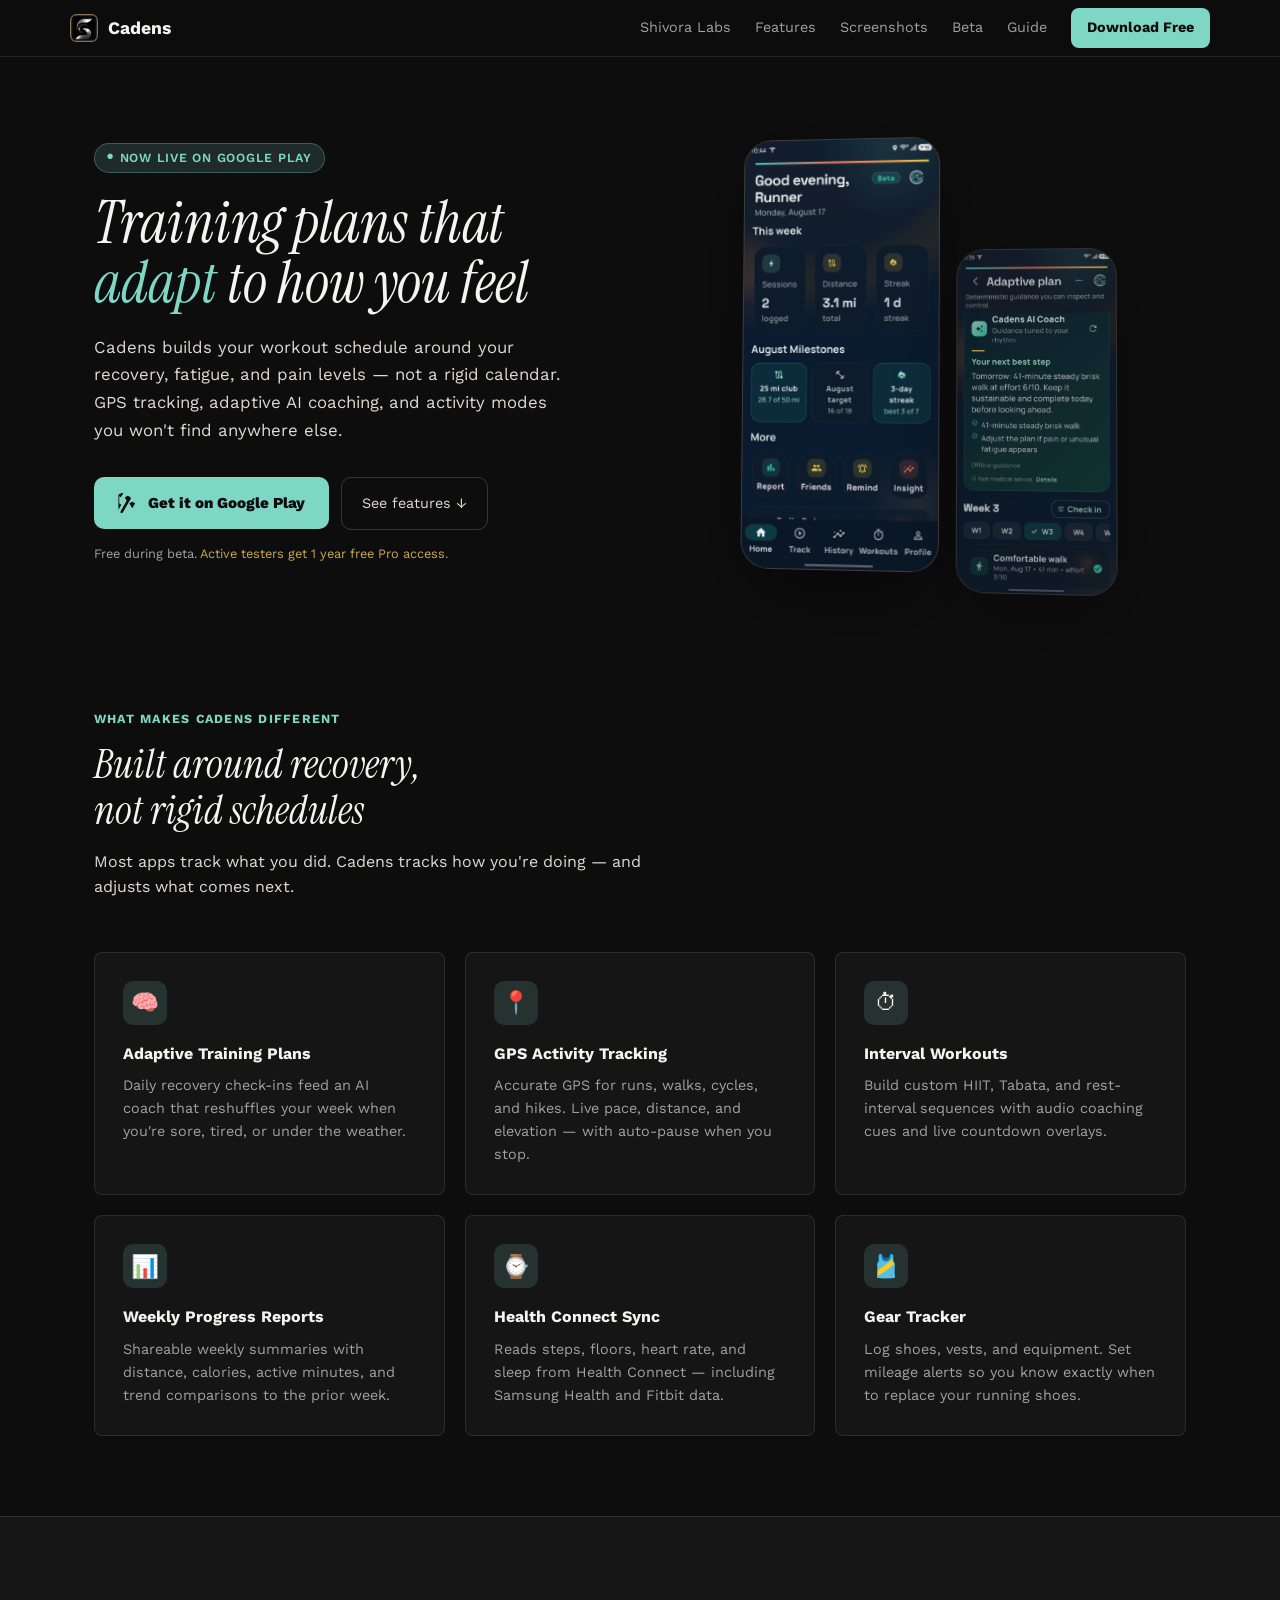
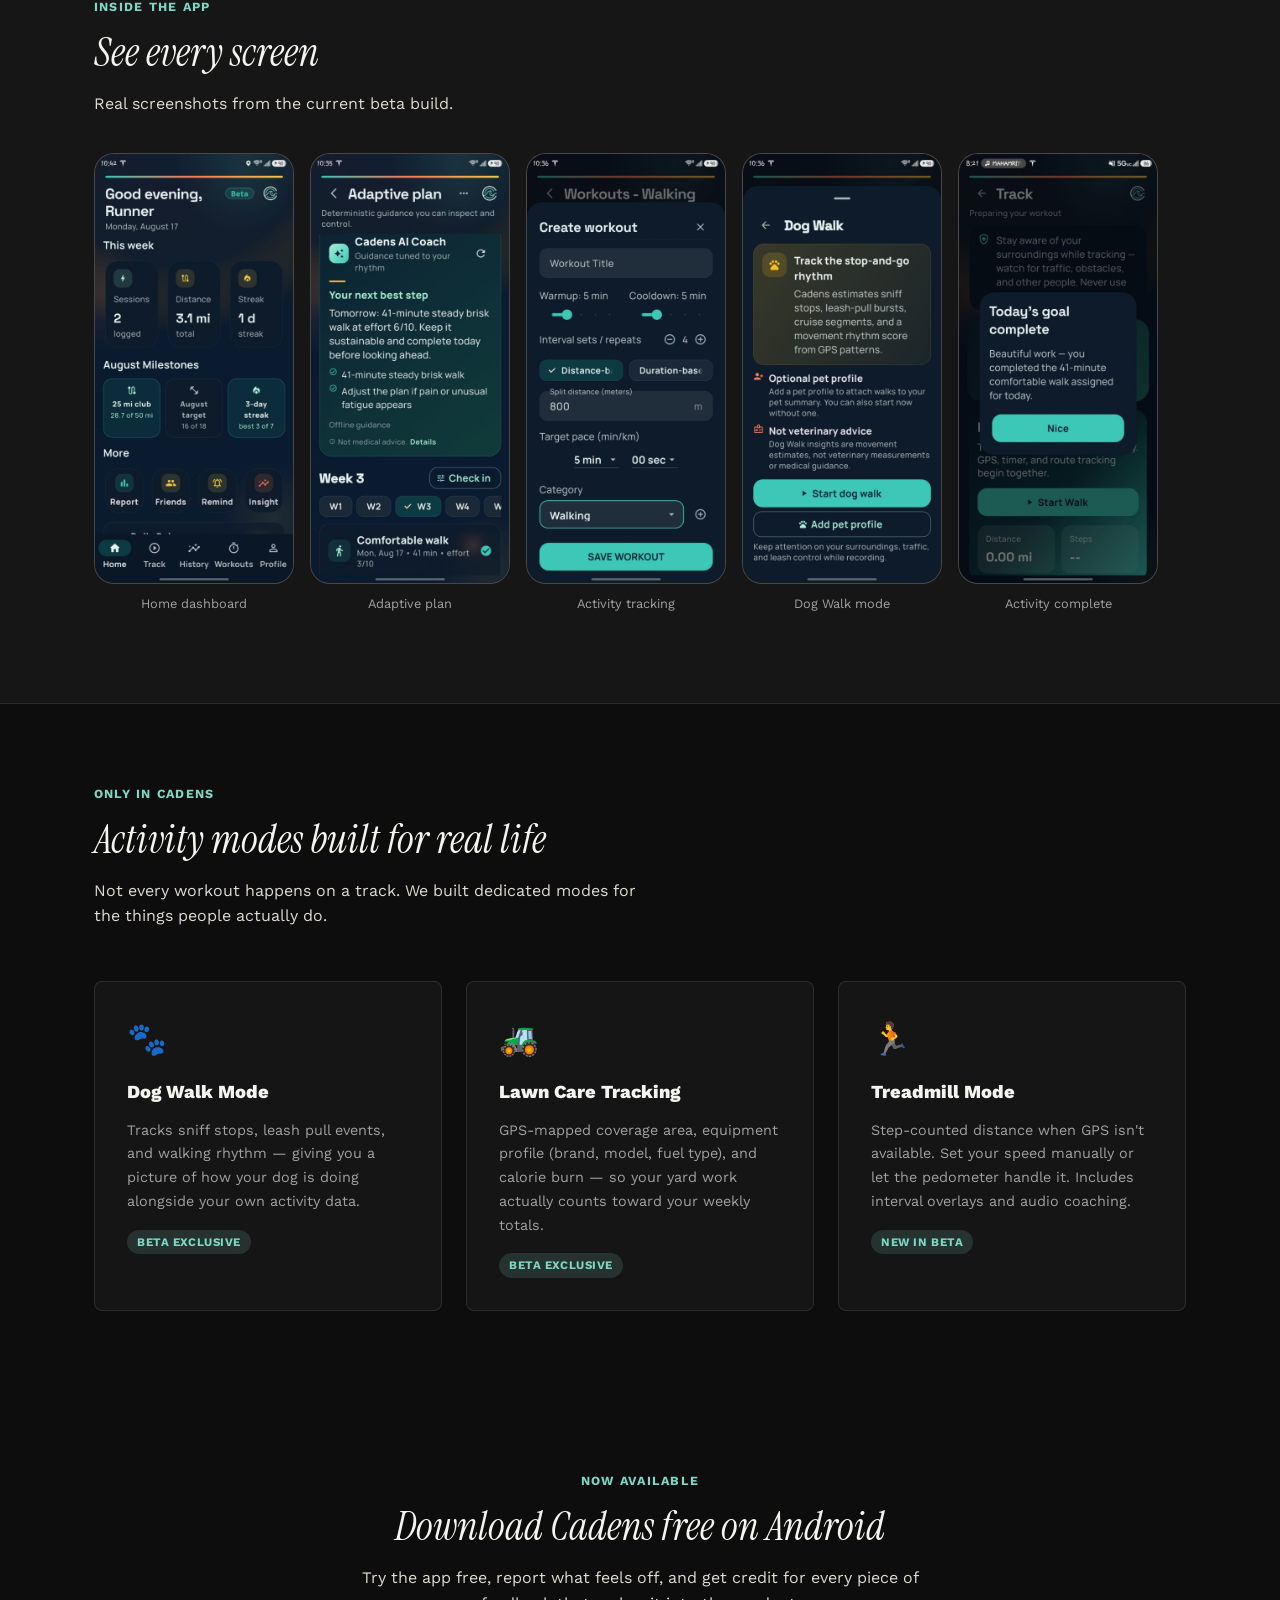
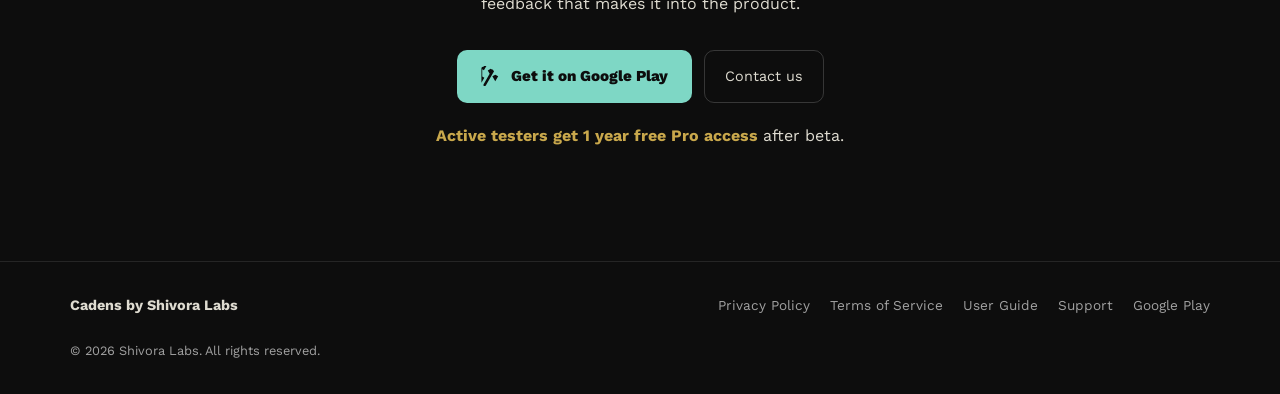
==== commit 5ad97b05: "Cadens landing page: update to production Play Store link, remove beta copy" ====
--- a/cadens/index.html
+++ b/cadens/index.html
@@ -392,8 +392,8 @@
       <a href="#screenshots">Screenshots</a>
       <a href="#beta">Beta</a>
       <a href="guide/">Guide</a>
-      <a class="nav-cta" href="https://play.google.com/apps/testing/com.cadens.app" target="_blank" rel="noopener">
-        Join Beta
+      <a class="nav-cta" href="https://play.google.com/store/apps/details?id=com.shivoralabs.cadens" target="_blank" rel="noopener">
+        Download Free
       </a>
     </div>
   </div>
@@ -403,13 +403,13 @@
 <section>
   <div class="hero">
     <div class="hero-text">
-      <div class="hero-badge">Android Beta — Open Now</div>
+      <div class="hero-badge">Now Live on Google Play</div>
       <h1>Training plans that <em>adapt</em> to how you feel</h1>
       <p class="hero-sub">
         Cadens builds your workout schedule around your recovery, fatigue, and pain levels — not a rigid calendar. GPS tracking, adaptive AI coaching, and activity modes you won't find anywhere else.
       </p>
       <div class="hero-actions">
-        <a class="btn-primary" href="https://play.google.com/apps/testing/com.cadens.app" target="_blank" rel="noopener">
+        <a class="btn-primary" href="https://play.google.com/store/apps/details?id=com.shivoralabs.cadens" target="_blank" rel="noopener">
           <svg viewBox="0 0 24 24" fill="currentColor"><path d="M3.18 23.76a2 2 0 0 0 2.78-.78l9.7-16.8-2.2-2.2-10.28 17.8a2 2 0 0 0 0 2zm17.44-11.38-3.5-2-3.5 2 3.5 6.04 3.5-6.04zm-9-9-3.5 2 3.5 6.04L15.12 5.38l-3.5-2zM3.5 1.24a2 2 0 0 0-2 0 2 2 0 0 0-1 1.74v17.04l3.5-6.04-2.5-1.44V3.98l2 1.16 3.5-6.04A2 2 0 0 0 3.5 1.24z"/></svg>
           Get it on Google Play
         </a>
@@ -540,13 +540,13 @@
 <!-- BETA INVITE -->
 <section id="beta">
   <div class="invite-section">
-    <span class="section-label">Private beta</span>
-    <h2>Help shape what Cadens becomes</h2>
-    <p>We're accepting Android testers now. Try the app free, report what feels off, and get credit for every piece of feedback that makes it into the product.</p>
+    <span class="section-label">Now Available</span>
+    <h2>Download Cadens free on Android</h2>
+    <p>Try the app free, report what feels off, and get credit for every piece of feedback that makes it into the product.</p>
     <div class="invite-actions">
-      <a class="btn-primary" href="https://play.google.com/apps/testing/com.cadens.app" target="_blank" rel="noopener">
+      <a class="btn-primary" href="https://play.google.com/store/apps/details?id=com.shivoralabs.cadens" target="_blank" rel="noopener">
         <svg width="20" height="20" viewBox="0 0 24 24" fill="currentColor"><path d="M3.18 23.76a2 2 0 0 0 2.78-.78l9.7-16.8-2.2-2.2-10.28 17.8a2 2 0 0 0 0 2zm17.44-11.38-3.5-2-3.5 2 3.5 6.04 3.5-6.04zm-9-9-3.5 2 3.5 6.04L15.12 5.38l-3.5-2zM3.5 1.24a2 2 0 0 0-2 0 2 2 0 0 0-1 1.74v17.04l3.5-6.04-2.5-1.44V3.98l2 1.16 3.5-6.04A2 2 0 0 0 3.5 1.24z"/></svg>
-        Join the Beta
+        Get it on Google Play
       </a>
       <a class="btn-ghost" href="mailto:support@shivoralabs.com">
         Contact us
@@ -567,10 +567,10 @@
       <a href="terms/">Terms of Service</a>
       <a href="guide/">User Guide</a>
       <a href="mailto:support@shivoralabs.com">Support</a>
-      <a href="https://play.google.com/apps/testing/com.cadens.app" target="_blank" rel="noopener">Google Play</a>
+      <a href="https://play.google.com/store/apps/details?id=com.shivoralabs.cadens" target="_blank" rel="noopener">Google Play</a>
     </div>
     <div class="footer-copy">
-      &copy; 2026 Shivora Labs. All rights reserved. Cadens is currently in private beta.
+      &copy; 2026 Shivora Labs. All rights reserved.
       <!-- Screenshots: copy Beta/assets/*.png → cadens/assets/ to display correctly. -->
     </div>
   </div>
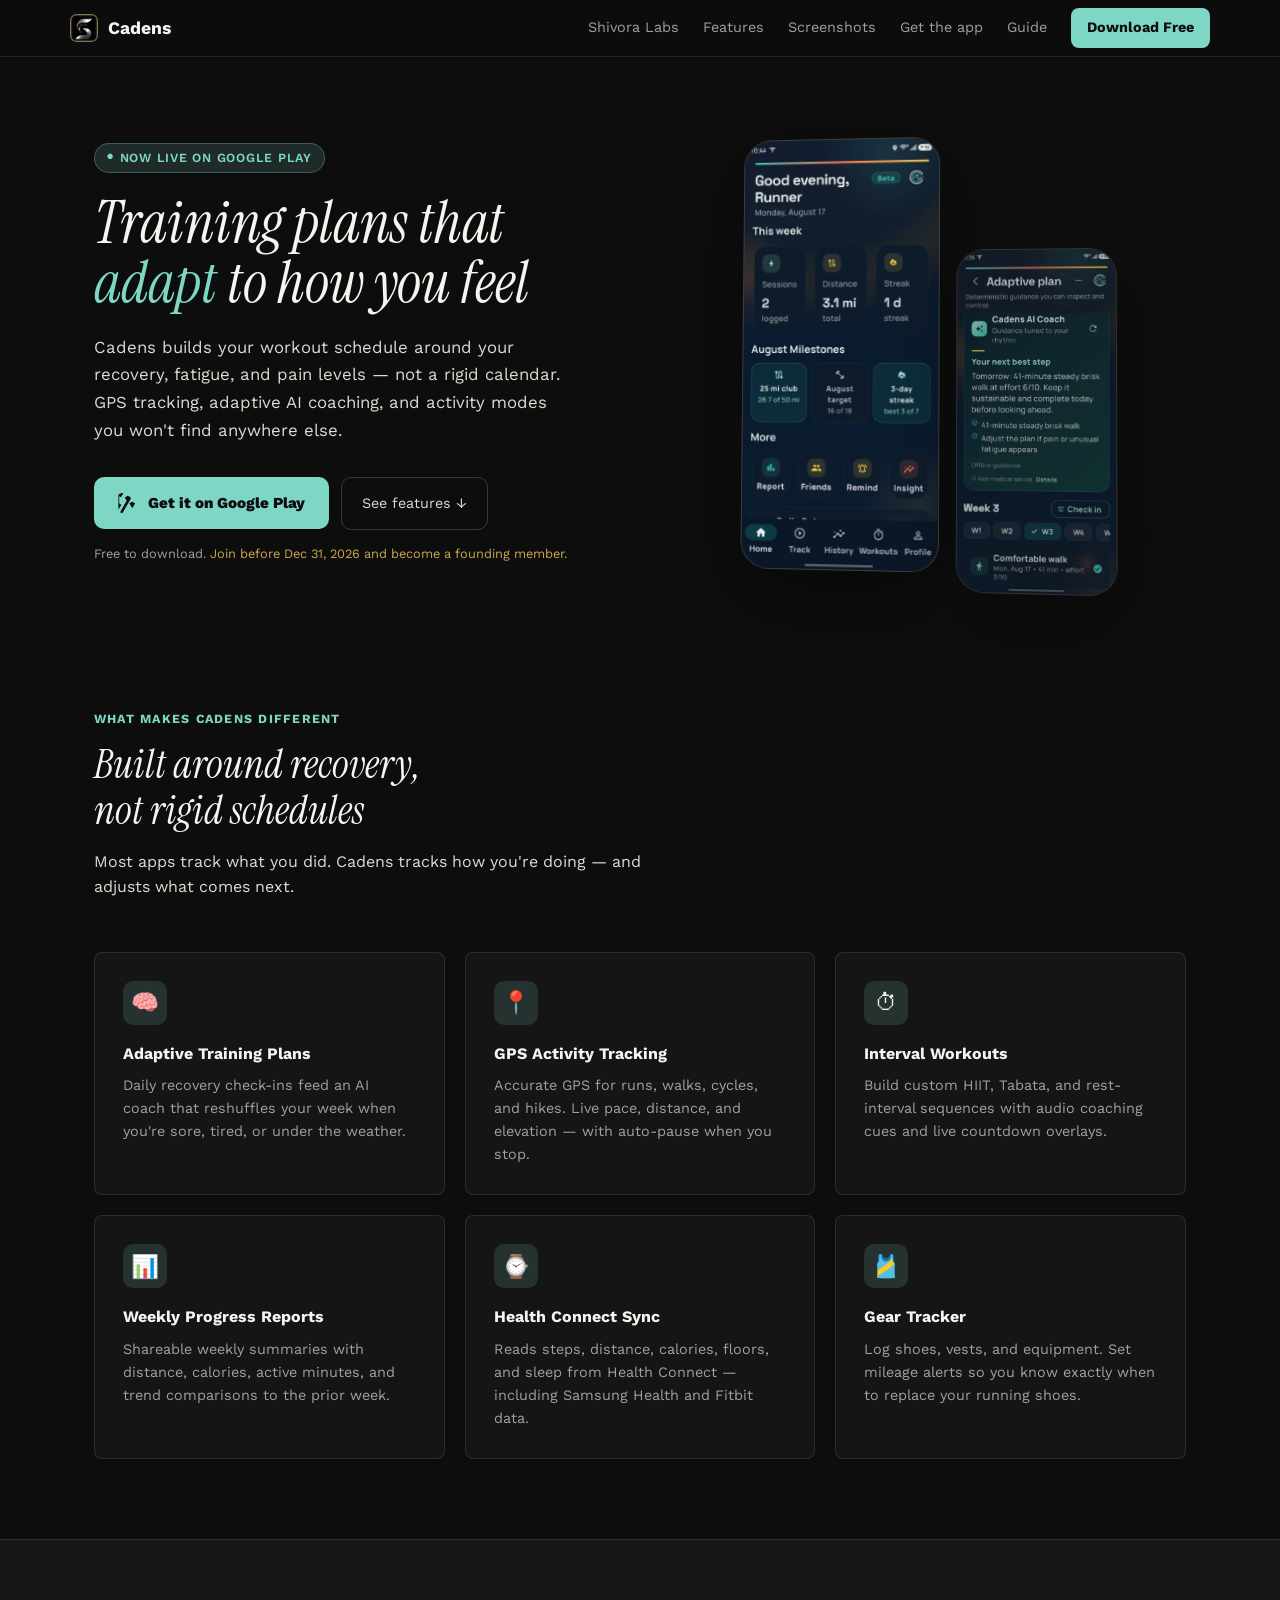
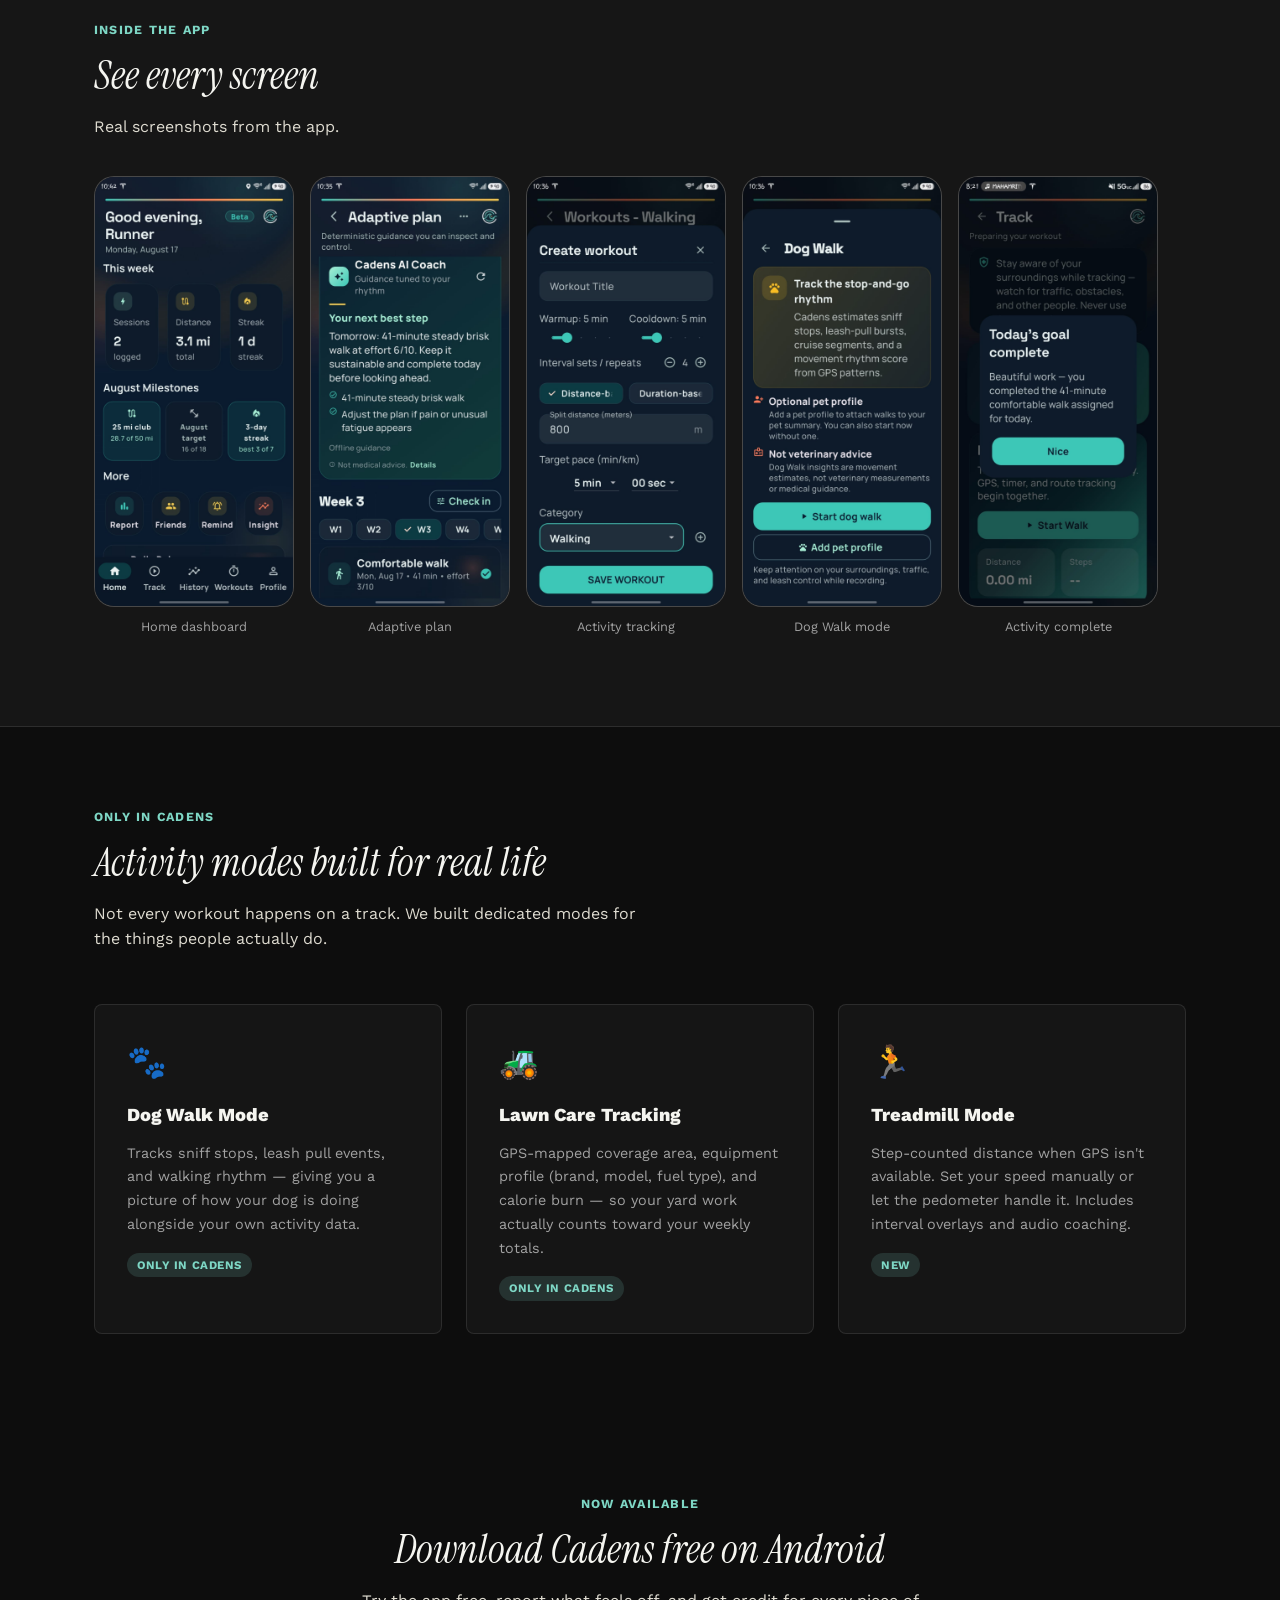
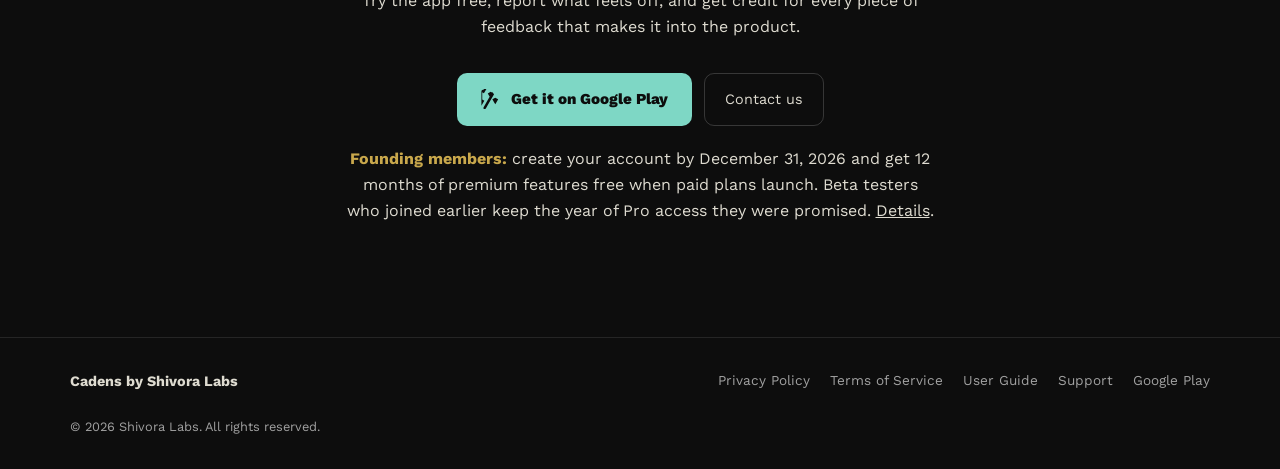
==== commit 8a0d476e: "Cadens site: 16-section privacy policy (Sept 29), founding members, remove beta/heart-rate wording" ====
--- a/cadens/index.html
+++ b/cadens/index.html
@@ -6,7 +6,7 @@
   <title>Cadens — Adaptive Fitness Tracking</title>
   <meta name="description" content="Cadens is an adaptive training plan and activity tracker that adjusts to your fatigue, pain, and recovery. Dog Walk, Lawn Care, and AI Coach included." />
   <meta property="og:title" content="Cadens — Adaptive Fitness Tracking" />
-  <meta property="og:description" content="Training plans that adapt to how you actually feel. Now in beta on Android." />
+  <meta property="og:description" content="Training plans that adapt to how you actually feel. Now available on Android." />
   <meta property="og:type" content="website" />
   <meta property="og:image" content="../Icons/cadens_logo_full_wide_dark.png" />
   <link rel="icon" href="../Icons/favicon.ico" sizes="any" />
@@ -390,7 +390,7 @@
       <a href="../">Shivora Labs</a>
       <a href="#features">Features</a>
       <a href="#screenshots">Screenshots</a>
-      <a href="#beta">Beta</a>
+      <a href="#beta">Get the app</a>
       <a href="guide/">Guide</a>
       <a class="nav-cta" href="https://play.google.com/store/apps/details?id=com.shivoralabs.cadens" target="_blank" rel="noopener">
         Download Free
@@ -415,7 +415,7 @@
         </a>
         <a class="btn-ghost" href="#features">See features ↓</a>
       </div>
-      <p class="hero-note">Free during beta. <a href="#beta">Active testers get 1 year free Pro access.</a></p>
+      <p class="hero-note">Free to download. <a href="#beta">Join before Dec 31, 2026 and become a founding member.</a></p>
     </div>
     <div class="hero-visual">
       <div class="phone-frame main">
@@ -458,7 +458,7 @@
     <div class="feat-card">
       <div class="feat-icon">⌚</div>
       <h3>Health Connect Sync</h3>
-      <p>Reads steps, floors, heart rate, and sleep from Health Connect — including Samsung Health and Fitbit data.</p>
+      <p>Reads steps, distance, calories, floors, and sleep from Health Connect — including Samsung Health and Fitbit data.</p>
     </div>
     <div class="feat-card">
       <div class="feat-icon">🎽</div>
@@ -473,7 +473,7 @@
   <div class="screenshots-inner">
     <div class="section-label">Inside the app</div>
     <h2>See every screen</h2>
-    <p class="section-sub" style="margin-bottom: 36px;">Real screenshots from the current beta build.</p>
+    <p class="section-sub" style="margin-bottom: 36px;">Real screenshots from the app.</p>
     <div class="screenshots-scroll">
       <div class="screenshot-item">
         <div class="screenshot-frame">
@@ -520,19 +520,19 @@
       <div class="emoji">🐾</div>
       <h3>Dog Walk Mode</h3>
       <p>Tracks sniff stops, leash pull events, and walking rhythm — giving you a picture of how your dog is doing alongside your own activity data.</p>
-      <span class="unique-tag">Beta exclusive</span>
+      <span class="unique-tag">Only in Cadens</span>
     </div>
     <div class="unique-card">
       <div class="emoji">🚜</div>
       <h3>Lawn Care Tracking</h3>
       <p>GPS-mapped coverage area, equipment profile (brand, model, fuel type), and calorie burn — so your yard work actually counts toward your weekly totals.</p>
-      <span class="unique-tag">Beta exclusive</span>
+      <span class="unique-tag">Only in Cadens</span>
     </div>
     <div class="unique-card">
       <div class="emoji">🏃</div>
       <h3>Treadmill Mode</h3>
       <p>Step-counted distance when GPS isn't available. Set your speed manually or let the pedometer handle it. Includes interval overlays and audio coaching.</p>
-      <span class="unique-tag">New in beta</span>
+      <span class="unique-tag">New</span>
     </div>
   </div>
 </section>
@@ -553,7 +553,7 @@
       </a>
     </div>
     <p class="reward-note">
-      <strong>Active testers get 1 year free Pro access</strong> after beta.
+      <strong>Founding members:</strong> create your account by December 31, 2026 and get 12 months of premium features free when paid plans launch. Beta testers who joined earlier keep the year of Pro access they were promised. <a href="terms/" style="color:inherit; text-decoration:underline;">Details</a>.
     </p>
   </div>
 </section>
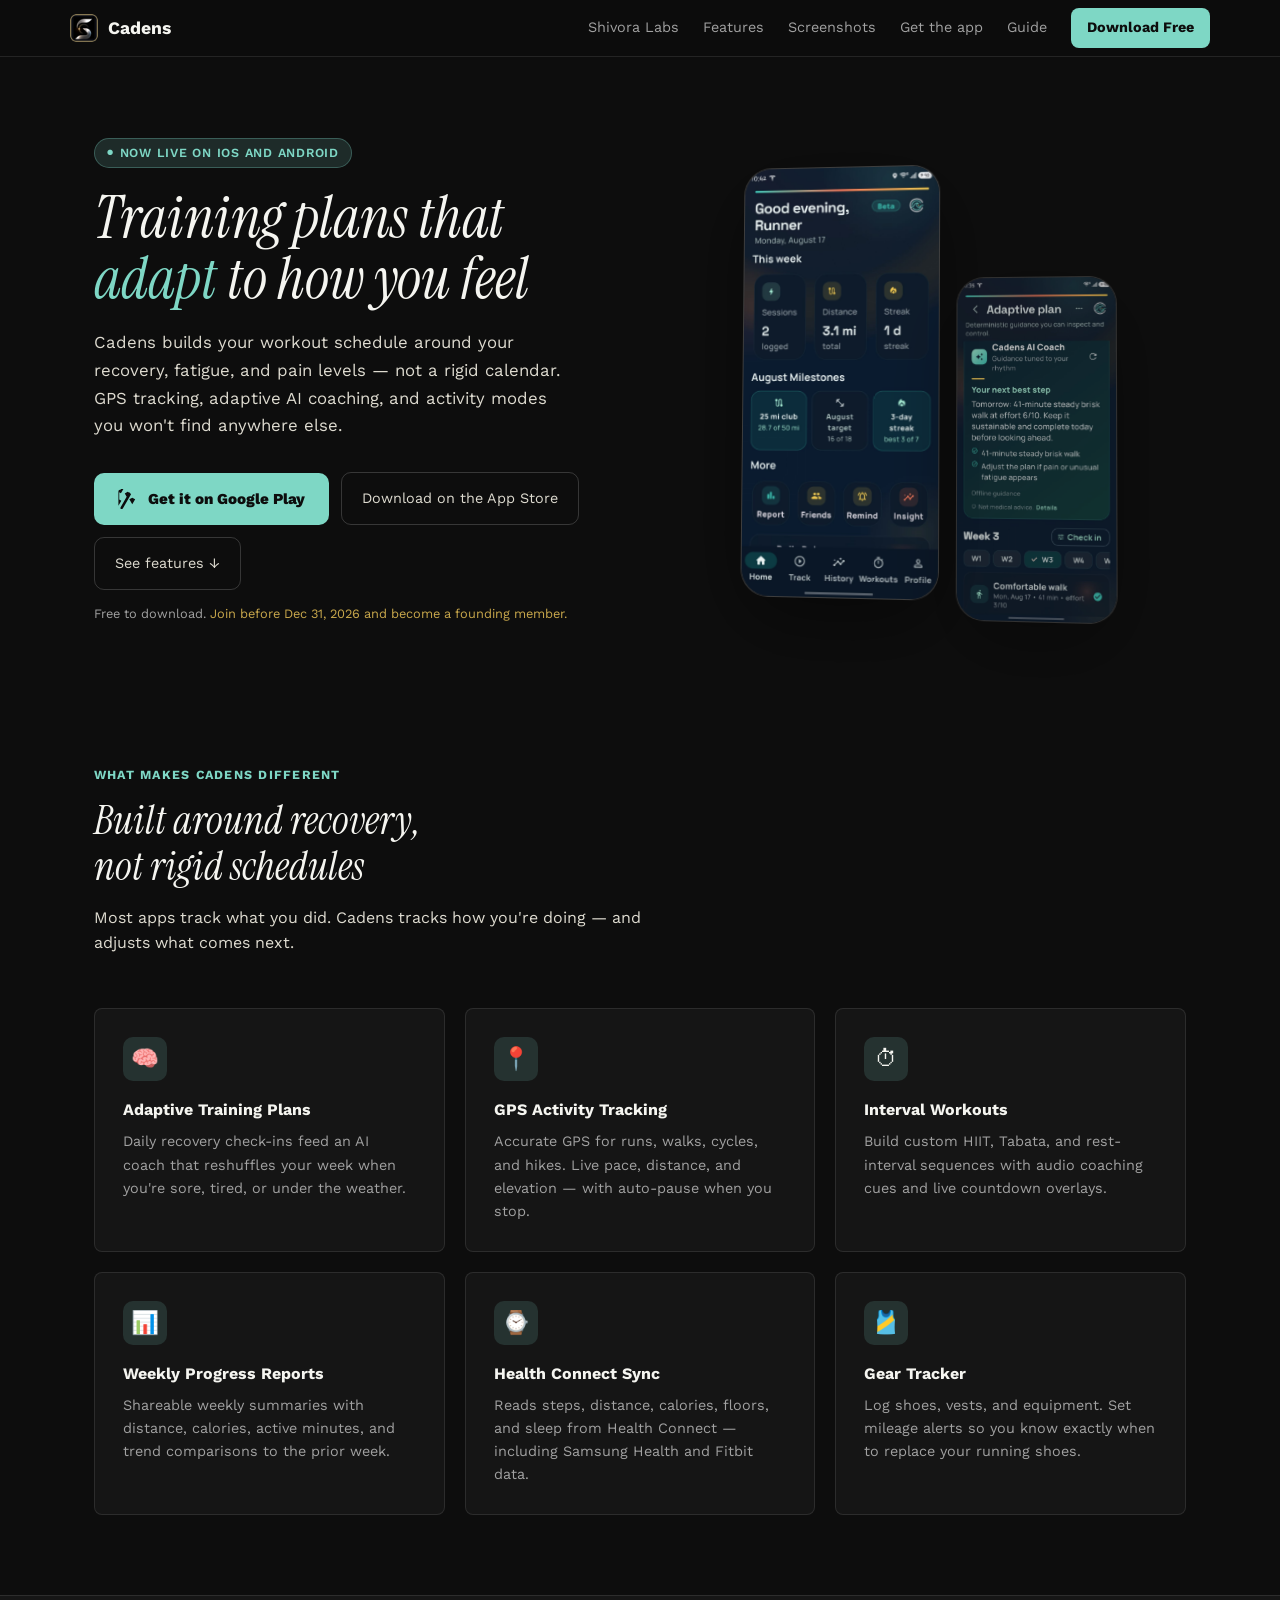
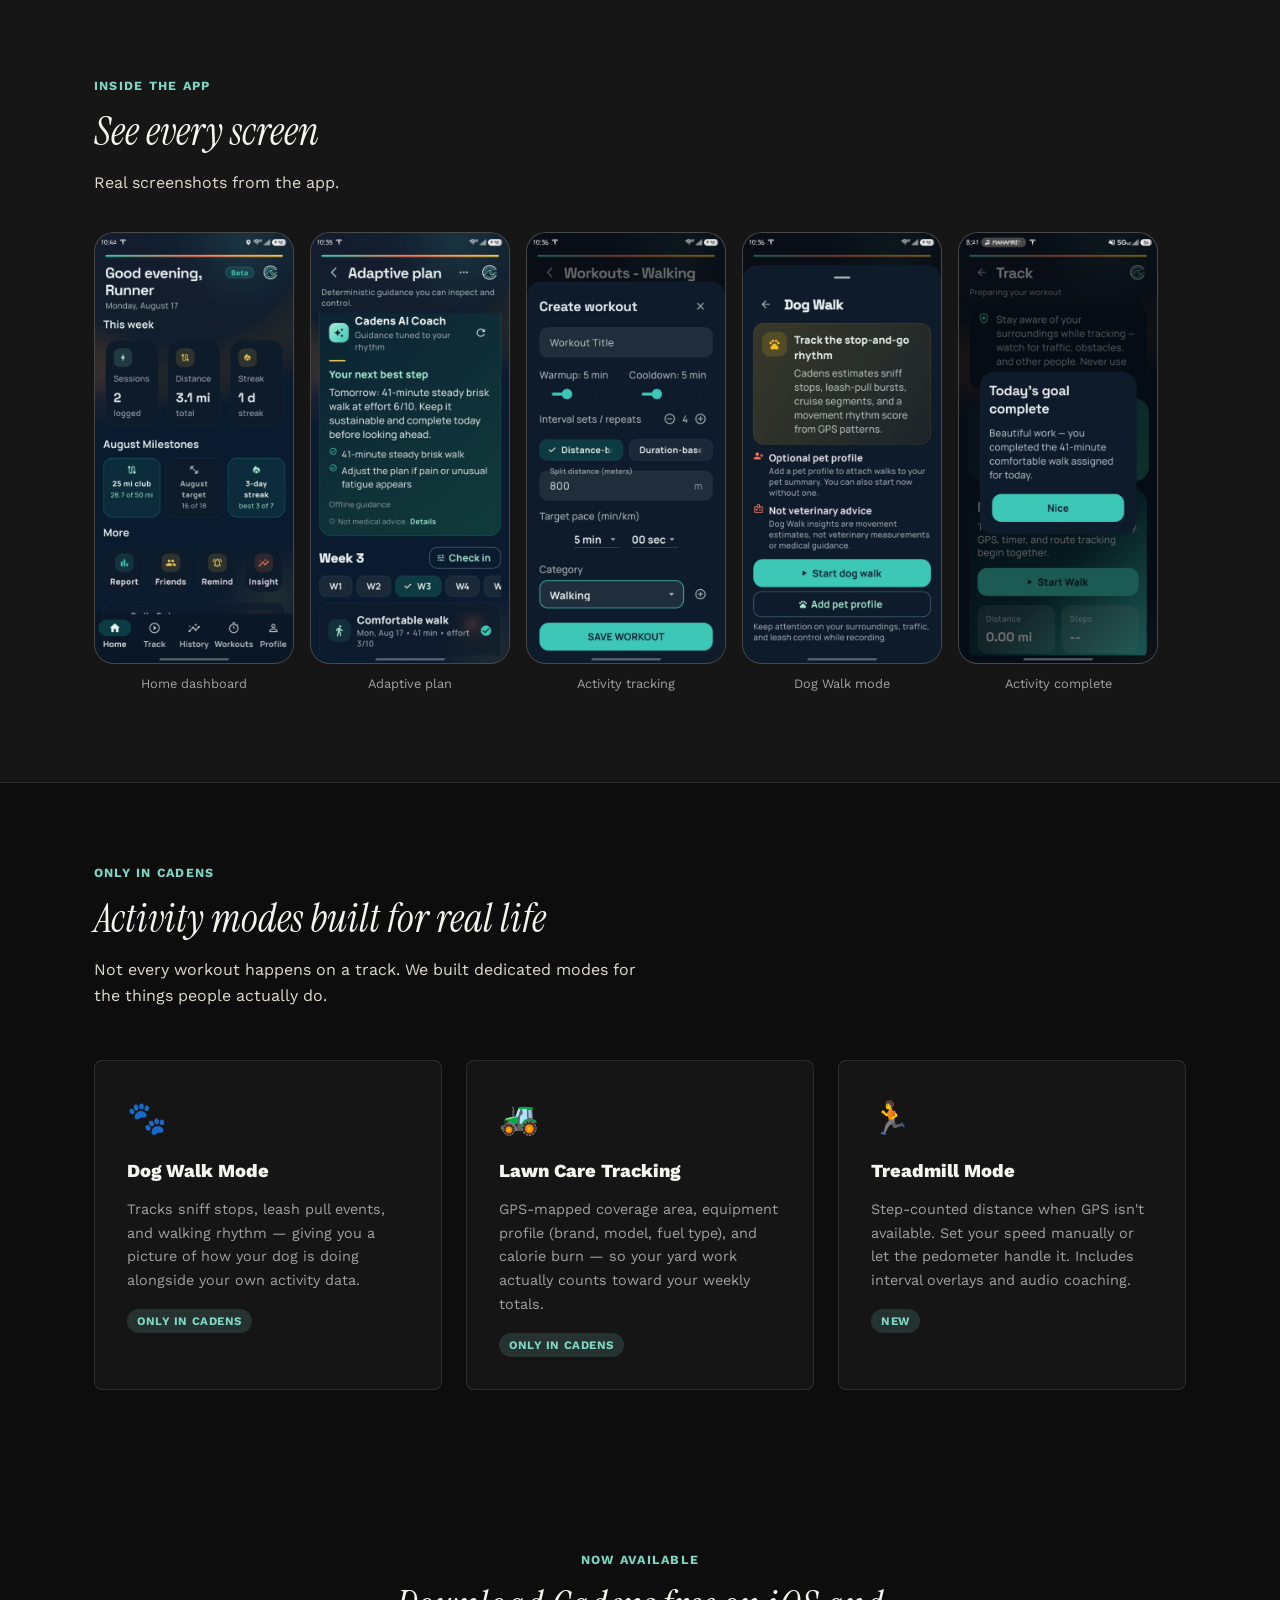
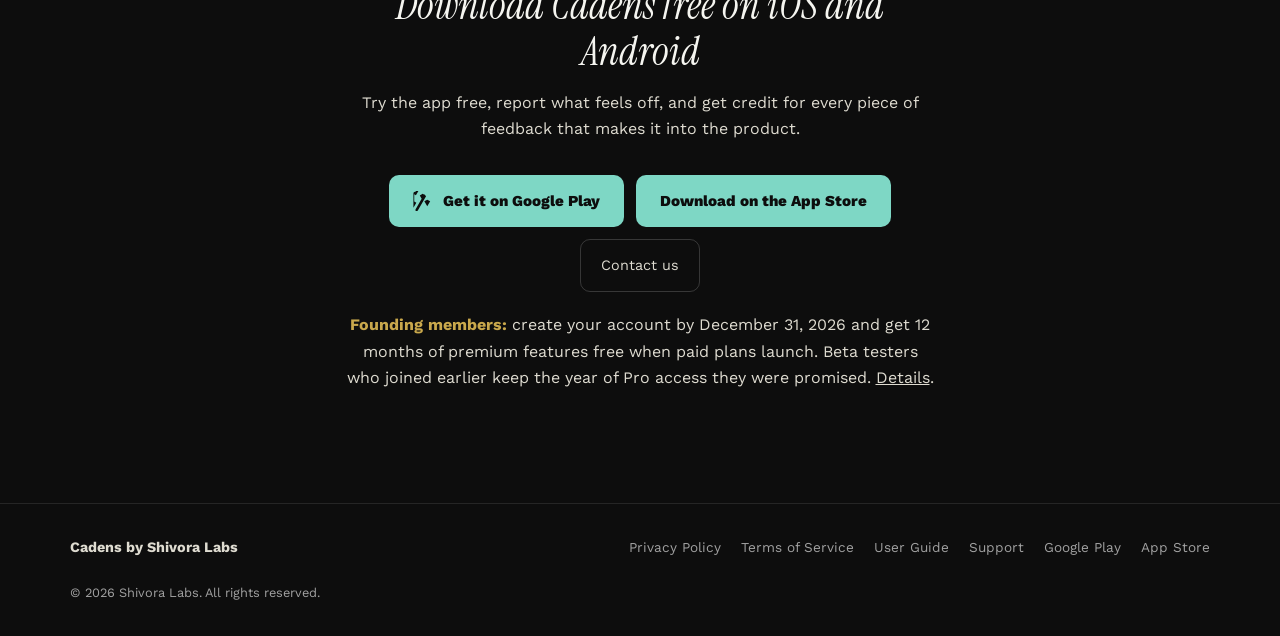
==== commit 4ceabad1: "Add iOS App Store links for Cadens launch" ====
--- a/cadens/index.html
+++ b/cadens/index.html
@@ -6,7 +6,7 @@
   <title>Cadens — Adaptive Fitness Tracking</title>
   <meta name="description" content="Cadens is an adaptive training plan and activity tracker that adjusts to your fatigue, pain, and recovery. Dog Walk, Lawn Care, and AI Coach included." />
   <meta property="og:title" content="Cadens — Adaptive Fitness Tracking" />
-  <meta property="og:description" content="Training plans that adapt to how you actually feel. Now available on Android." />
+  <meta property="og:description" content="Training plans that adapt to how you actually feel. Now available on iOS and Android." />
   <meta property="og:type" content="website" />
   <meta property="og:image" content="../Icons/cadens_logo_full_wide_dark.png" />
   <link rel="icon" href="../Icons/favicon.ico" sizes="any" />
@@ -392,9 +392,9 @@
       <a href="#screenshots">Screenshots</a>
       <a href="#beta">Get the app</a>
       <a href="guide/">Guide</a>
-      <a class="nav-cta" href="https://play.google.com/store/apps/details?id=com.shivoralabs.cadens" target="_blank" rel="noopener">
-        Download Free
-      </a>
+      <a class="nav-cta" href="#beta">
+        Download Free
+      </a>
     </div>
   </div>
 </nav>
@@ -403,17 +403,18 @@
 <section>
   <div class="hero">
     <div class="hero-text">
-      <div class="hero-badge">Now Live on Google Play</div>
+      <div class="hero-badge">Now Live on iOS and Android</div>
       <h1>Training plans that <em>adapt</em> to how you feel</h1>
       <p class="hero-sub">
         Cadens builds your workout schedule around your recovery, fatigue, and pain levels — not a rigid calendar. GPS tracking, adaptive AI coaching, and activity modes you won't find anywhere else.
       </p>
       <div class="hero-actions">
-        <a class="btn-primary" href="https://play.google.com/store/apps/details?id=com.shivoralabs.cadens" target="_blank" rel="noopener">
-          <svg viewBox="0 0 24 24" fill="currentColor"><path d="M3.18 23.76a2 2 0 0 0 2.78-.78l9.7-16.8-2.2-2.2-10.28 17.8a2 2 0 0 0 0 2zm17.44-11.38-3.5-2-3.5 2 3.5 6.04 3.5-6.04zm-9-9-3.5 2 3.5 6.04L15.12 5.38l-3.5-2zM3.5 1.24a2 2 0 0 0-2 0 2 2 0 0 0-1 1.74v17.04l3.5-6.04-2.5-1.44V3.98l2 1.16 3.5-6.04A2 2 0 0 0 3.5 1.24z"/></svg>
-          Get it on Google Play
-        </a>
-        <a class="btn-ghost" href="#features">See features ↓</a>
+        <a class="btn-primary" href="https://play.google.com/store/apps/details?id=com.shivoralabs.cadens" target="_blank" rel="noopener">
+          <svg viewBox="0 0 24 24" fill="currentColor"><path d="M3.18 23.76a2 2 0 0 0 2.78-.78l9.7-16.8-2.2-2.2-10.28 17.8a2 2 0 0 0 0 2zm17.44-11.38-3.5-2-3.5 2 3.5 6.04 3.5-6.04zm-9-9-3.5 2 3.5 6.04L15.12 5.38l-3.5-2zM3.5 1.24a2 2 0 0 0-2 0 2 2 0 0 0-1 1.74v17.04l3.5-6.04-2.5-1.44V3.98l2 1.16 3.5-6.04A2 2 0 0 0 3.5 1.24z"/></svg>
+          Get it on Google Play
+        </a>
+        <a class="btn-ghost" href="https://apps.apple.com/us/app/cadens-fitness/id6807950958" target="_blank" rel="noopener">Download on the App Store</a>
+        <a class="btn-ghost" href="#features">See features ↓</a>
       </div>
       <p class="hero-note">Free to download. <a href="#beta">Join before Dec 31, 2026 and become a founding member.</a></p>
     </div>
@@ -541,15 +542,18 @@
 <section id="beta">
   <div class="invite-section">
     <span class="section-label">Now Available</span>
-    <h2>Download Cadens free on Android</h2>
-    <p>Try the app free, report what feels off, and get credit for every piece of feedback that makes it into the product.</p>
-    <div class="invite-actions">
-      <a class="btn-primary" href="https://play.google.com/store/apps/details?id=com.shivoralabs.cadens" target="_blank" rel="noopener">
-        <svg width="20" height="20" viewBox="0 0 24 24" fill="currentColor"><path d="M3.18 23.76a2 2 0 0 0 2.78-.78l9.7-16.8-2.2-2.2-10.28 17.8a2 2 0 0 0 0 2zm17.44-11.38-3.5-2-3.5 2 3.5 6.04 3.5-6.04zm-9-9-3.5 2 3.5 6.04L15.12 5.38l-3.5-2zM3.5 1.24a2 2 0 0 0-2 0 2 2 0 0 0-1 1.74v17.04l3.5-6.04-2.5-1.44V3.98l2 1.16 3.5-6.04A2 2 0 0 0 3.5 1.24z"/></svg>
-        Get it on Google Play
-      </a>
-      <a class="btn-ghost" href="mailto:support@shivoralabs.com">
-        Contact us
+    <h2>Download Cadens free on iOS and Android</h2>
+    <p>Try the app free, report what feels off, and get credit for every piece of feedback that makes it into the product.</p>
+    <div class="invite-actions">
+      <a class="btn-primary" href="https://play.google.com/store/apps/details?id=com.shivoralabs.cadens" target="_blank" rel="noopener">
+        <svg width="20" height="20" viewBox="0 0 24 24" fill="currentColor"><path d="M3.18 23.76a2 2 0 0 0 2.78-.78l9.7-16.8-2.2-2.2-10.28 17.8a2 2 0 0 0 0 2zm17.44-11.38-3.5-2-3.5 2 3.5 6.04 3.5-6.04zm-9-9-3.5 2 3.5 6.04L15.12 5.38l-3.5-2zM3.5 1.24a2 2 0 0 0-2 0 2 2 0 0 0-1 1.74v17.04l3.5-6.04-2.5-1.44V3.98l2 1.16 3.5-6.04A2 2 0 0 0 3.5 1.24z"/></svg>
+        Get it on Google Play
+      </a>
+      <a class="btn-primary" href="https://apps.apple.com/us/app/cadens-fitness/id6807950958" target="_blank" rel="noopener">
+        Download on the App Store
+      </a>
+      <a class="btn-ghost" href="mailto:support@shivoralabs.com">
+        Contact us
       </a>
     </div>
     <p class="reward-note">
@@ -565,9 +569,10 @@
     <div class="footer-links">
       <a href="privacy/">Privacy Policy</a>
       <a href="terms/">Terms of Service</a>
-      <a href="guide/">User Guide</a>
-      <a href="mailto:support@shivoralabs.com">Support</a>
-      <a href="https://play.google.com/store/apps/details?id=com.shivoralabs.cadens" target="_blank" rel="noopener">Google Play</a>
+      <a href="guide/">User Guide</a>
+      <a href="mailto:support@shivoralabs.com">Support</a>
+      <a href="https://play.google.com/store/apps/details?id=com.shivoralabs.cadens" target="_blank" rel="noopener">Google Play</a>
+      <a href="https://apps.apple.com/us/app/cadens-fitness/id6807950958" target="_blank" rel="noopener">App Store</a>
     </div>
     <div class="footer-copy">
       &copy; 2026 Shivora Labs. All rights reserved.
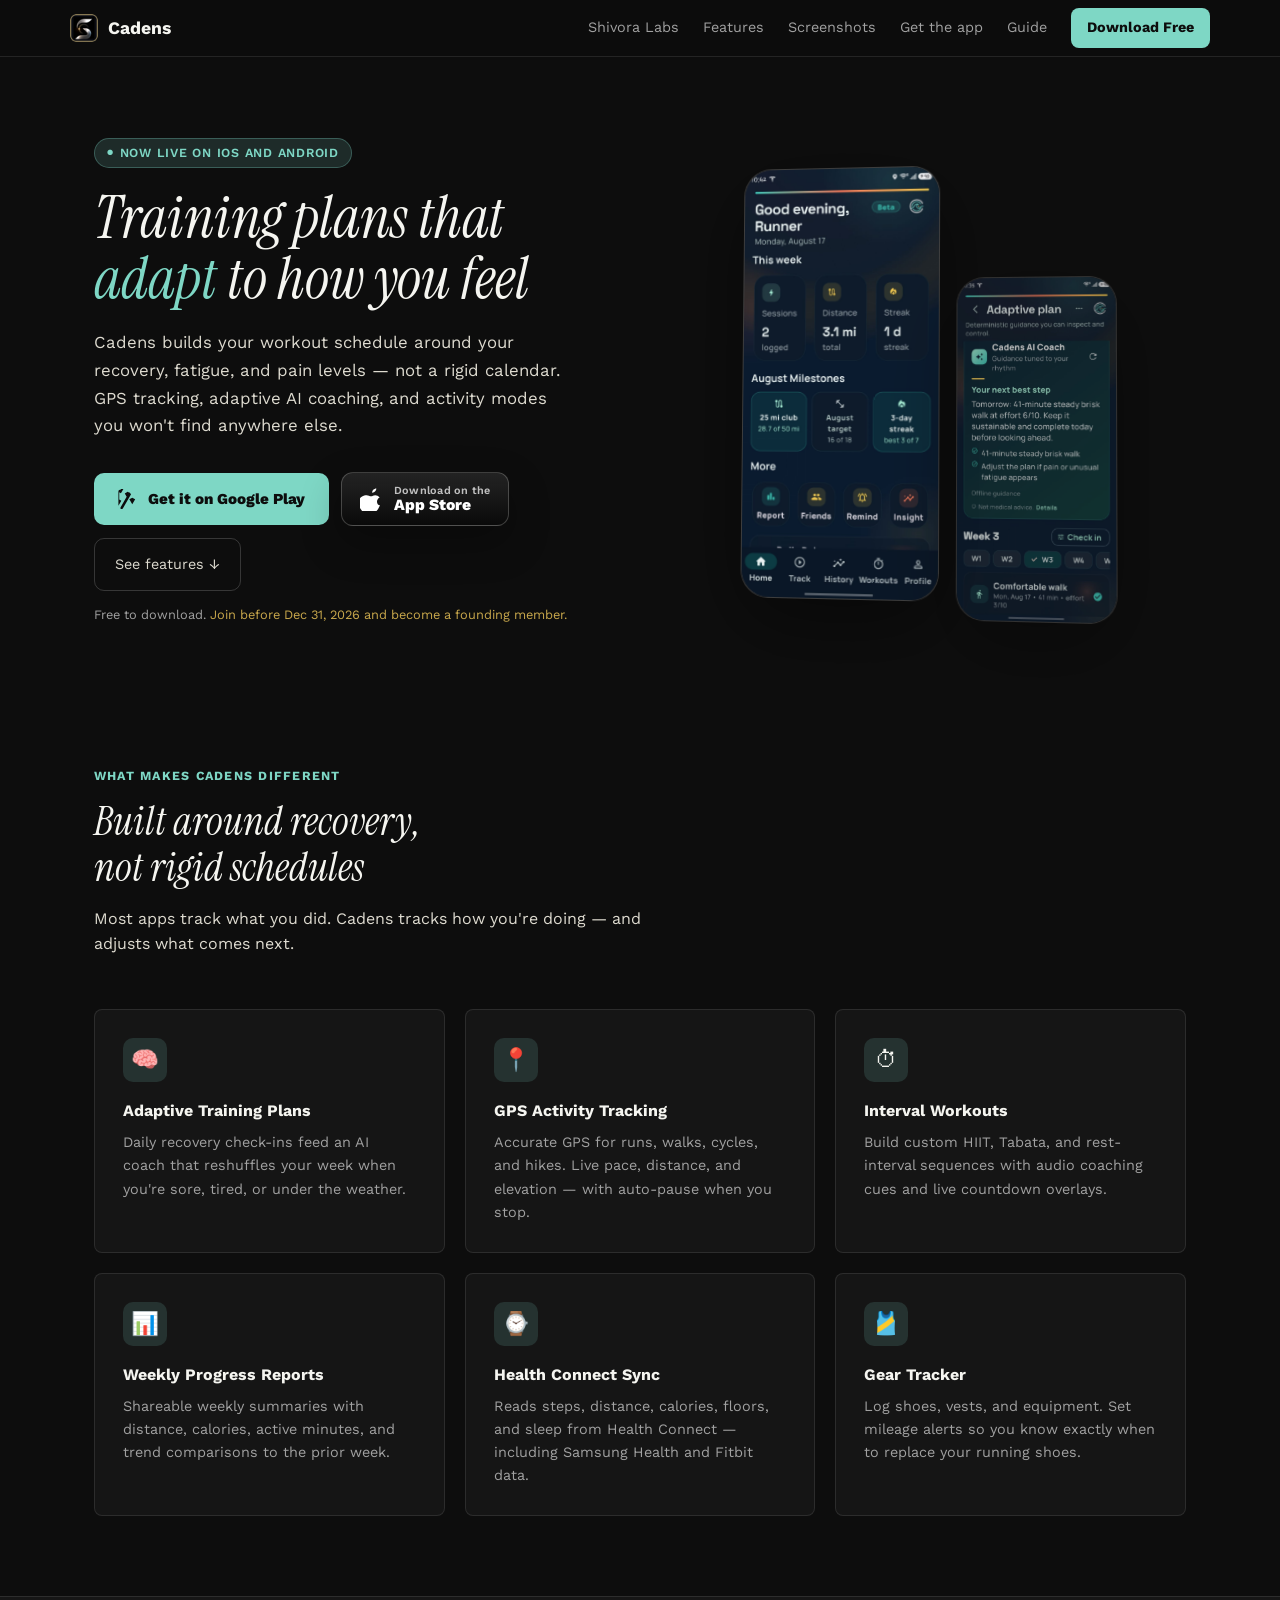
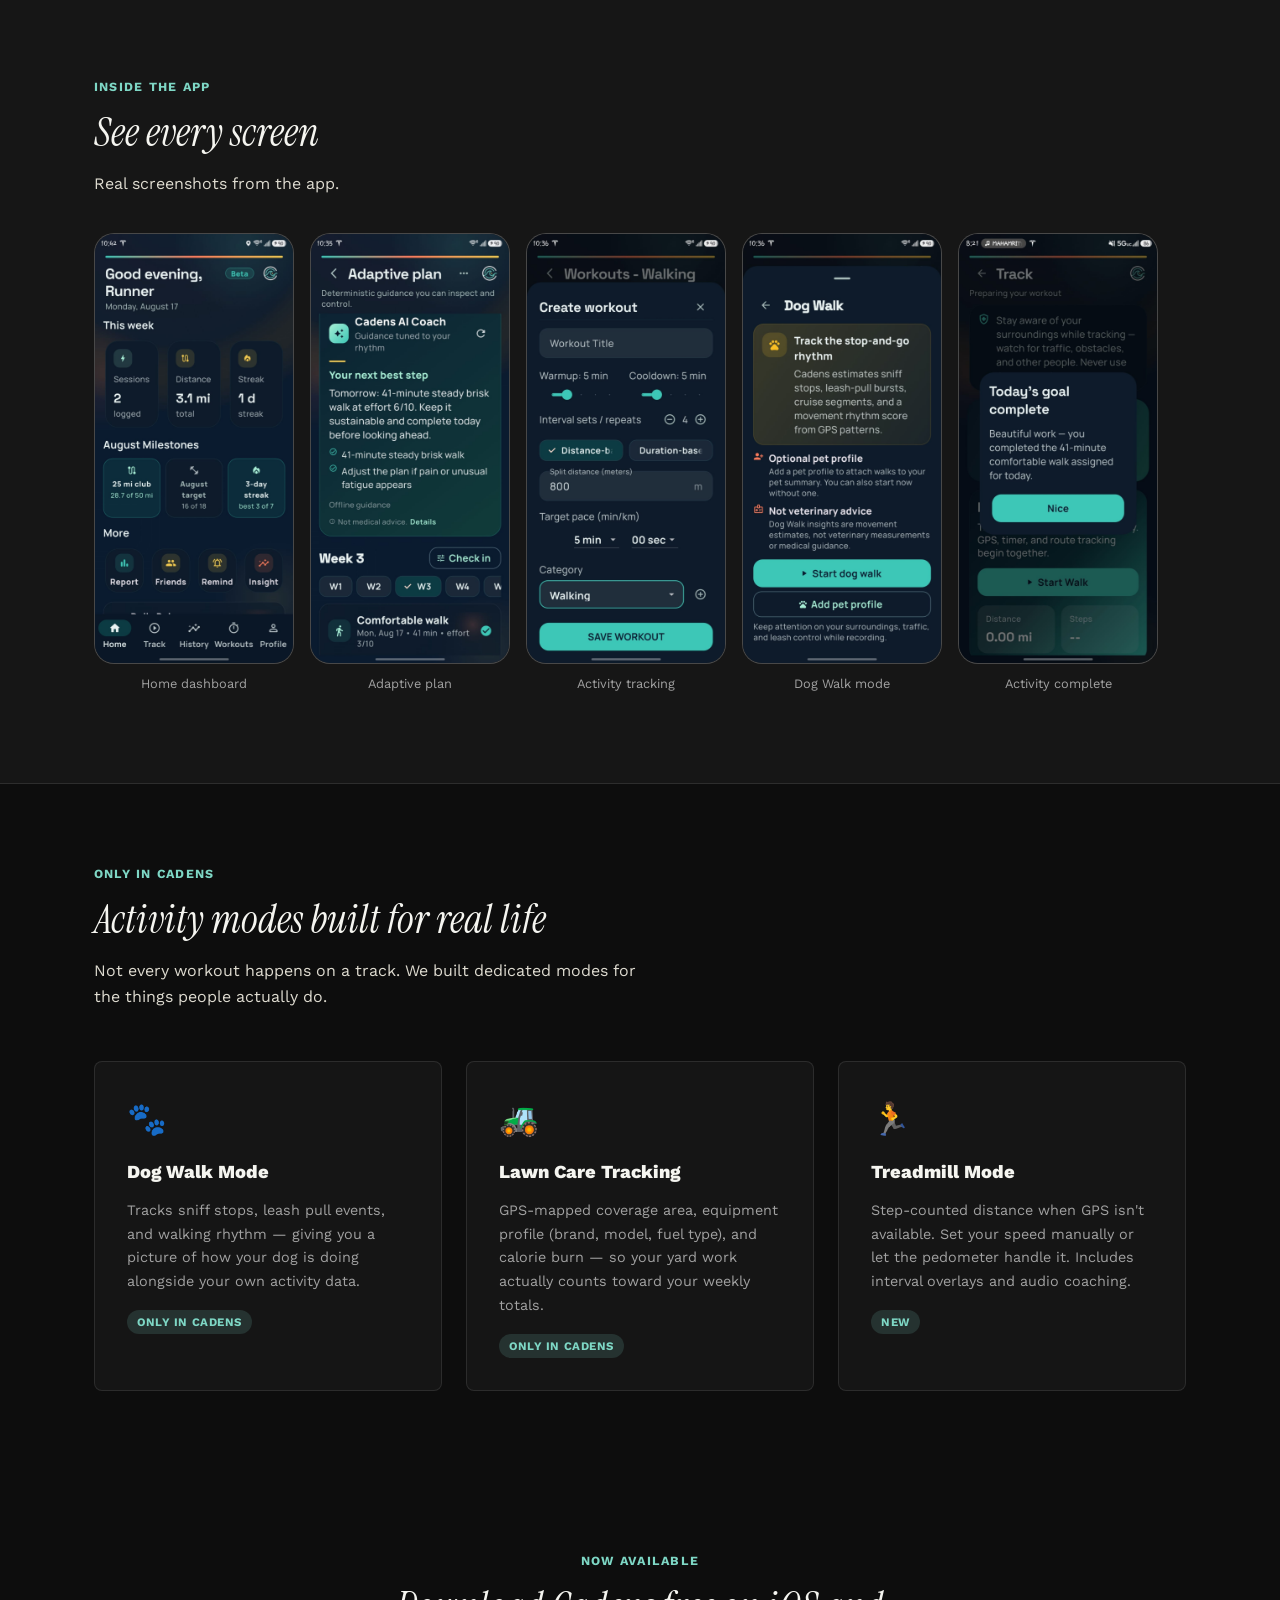
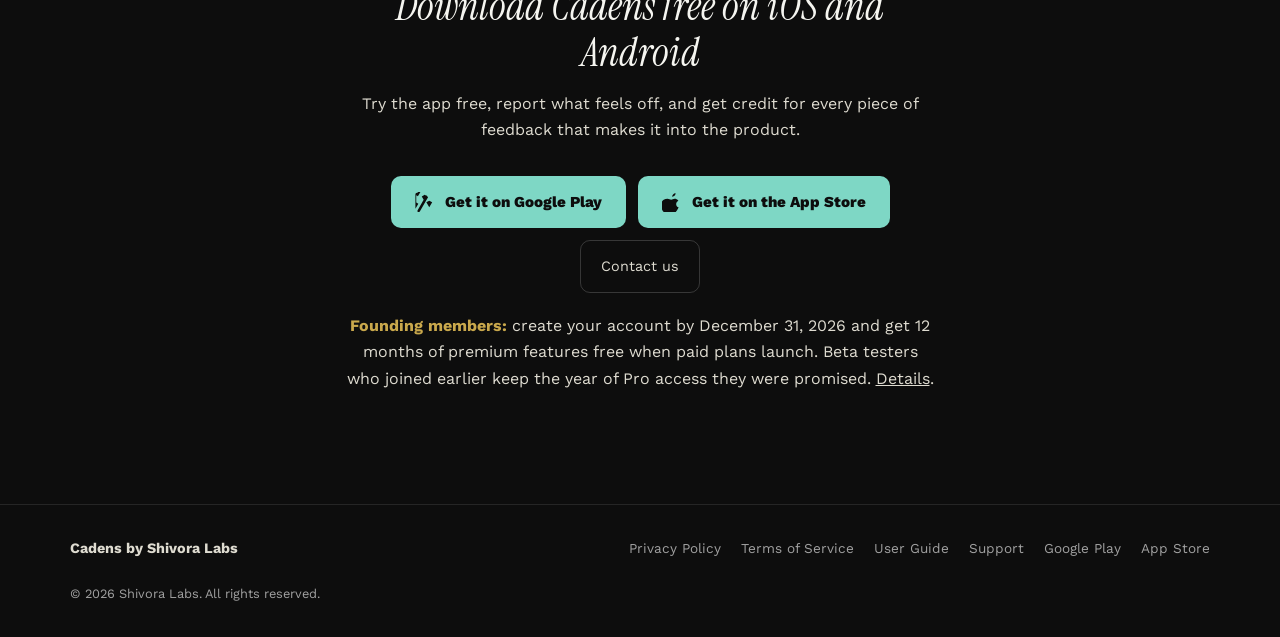
==== commit c9265804: "Polish Cadens App Store CTA" ====
--- a/cadens/index.html
+++ b/cadens/index.html
@@ -156,11 +156,46 @@
       border-radius: 10px;
       transition: opacity 0.15s, transform 0.15s;
     }
-    .btn-primary:hover { opacity: 0.88; transform: translateY(-1px); text-decoration: none; }
-    .btn-primary svg { width: 20px; height: 20px; }
-    .btn-ghost {
-      display: inline-flex;
-      align-items: center;
+    .btn-primary:hover { opacity: 0.88; transform: translateY(-1px); text-decoration: none; }
+    .btn-primary svg { width: 20px; height: 20px; }
+    .store-button {
+      display: inline-flex;
+      align-items: center;
+      gap: 10px;
+      min-height: 54px;
+      padding: 10px 18px;
+      border-radius: 12px;
+      border: 1px solid rgba(245, 245, 240, 0.22);
+      background:
+        linear-gradient(180deg, rgba(255, 255, 255, 0.12), rgba(255, 255, 255, 0.02)),
+        #050505;
+      color: #fff;
+      box-shadow: 0 16px 40px rgba(0, 0, 0, 0.28);
+      transition: transform 0.15s, border-color 0.15s, box-shadow 0.15s;
+    }
+    .store-button:hover {
+      transform: translateY(-1px);
+      border-color: rgba(126, 215, 197, 0.48);
+      box-shadow: 0 18px 50px rgba(0, 0, 0, 0.36);
+      text-decoration: none;
+    }
+    .store-button svg { width: 24px; height: 24px; flex: 0 0 auto; }
+    .store-copy { display: grid; line-height: 1.08; }
+    .store-copy small {
+      color: rgba(255, 255, 255, 0.72);
+      font-size: 0.68rem;
+      font-weight: 600;
+      letter-spacing: 0.02em;
+    }
+    .store-copy strong {
+      color: #fff;
+      font-size: 0.98rem;
+      font-weight: 800;
+      letter-spacing: 0;
+    }
+    .btn-ghost {
+      display: inline-flex;
+      align-items: center;
       gap: 8px;
       color: var(--soft);
       font-size: 0.9rem;
@@ -413,7 +448,15 @@
           <svg viewBox="0 0 24 24" fill="currentColor"><path d="M3.18 23.76a2 2 0 0 0 2.78-.78l9.7-16.8-2.2-2.2-10.28 17.8a2 2 0 0 0 0 2zm17.44-11.38-3.5-2-3.5 2 3.5 6.04 3.5-6.04zm-9-9-3.5 2 3.5 6.04L15.12 5.38l-3.5-2zM3.5 1.24a2 2 0 0 0-2 0 2 2 0 0 0-1 1.74v17.04l3.5-6.04-2.5-1.44V3.98l2 1.16 3.5-6.04A2 2 0 0 0 3.5 1.24z"/></svg>
           Get it on Google Play
         </a>
-        <a class="btn-ghost" href="https://apps.apple.com/us/app/cadens-fitness/id6807950958" target="_blank" rel="noopener">Download on the App Store</a>
+        <a class="store-button" href="https://apps.apple.com/us/app/cadens-fitness/id6807950958" target="_blank" rel="noopener" aria-label="Download Cadens Fitness on the App Store">
+          <svg viewBox="0 0 24 24" fill="currentColor" aria-hidden="true">
+            <path d="M16.36 1.45c0 1.08-.44 2.11-1.16 2.89-.77.84-2.02 1.49-3.03 1.4-.12-1.03.43-2.13 1.12-2.88.77-.83 2.12-1.45 3.07-1.41zm3.58 16.92c-.61 1.4-.9 2.03-1.68 3.27-1.09 1.68-2.62 3.78-4.52 3.8-1.69.02-2.13-1.1-4.42-1.09-2.29.01-2.77 1.11-4.46 1.09-1.89-.02-3.34-1.92-4.43-3.61C-2.59 17.1-1.62 11.58 2.05 9.4c1.31-.78 3.04-1.21 4.6-1.21 1.65 0 3.02 1.14 4.43 1.14 1.36 0 2.2-1.14 4.17-1.14 1.49 0 3.07.81 4.38 2.2-3.85 2.11-3.23 7.59.31 7.98z"/>
+          </svg>
+          <span class="store-copy">
+            <small>Download on the</small>
+            <strong>App Store</strong>
+          </span>
+        </a>
         <a class="btn-ghost" href="#features">See features ↓</a>
       </div>
       <p class="hero-note">Free to download. <a href="#beta">Join before Dec 31, 2026 and become a founding member.</a></p>
@@ -550,7 +593,10 @@
         Get it on Google Play
       </a>
       <a class="btn-primary" href="https://apps.apple.com/us/app/cadens-fitness/id6807950958" target="_blank" rel="noopener">
-        Download on the App Store
+        <svg viewBox="0 0 24 24" fill="currentColor" aria-hidden="true">
+          <path d="M16.36 1.45c0 1.08-.44 2.11-1.16 2.89-.77.84-2.02 1.49-3.03 1.4-.12-1.03.43-2.13 1.12-2.88.77-.83 2.12-1.45 3.07-1.41zm3.58 16.92c-.61 1.4-.9 2.03-1.68 3.27-1.09 1.68-2.62 3.78-4.52 3.8-1.69.02-2.13-1.1-4.42-1.09-2.29.01-2.77 1.11-4.46 1.09-1.89-.02-3.34-1.92-4.43-3.61C-2.59 17.1-1.62 11.58 2.05 9.4c1.31-.78 3.04-1.21 4.6-1.21 1.65 0 3.02 1.14 4.43 1.14 1.36 0 2.2-1.14 4.17-1.14 1.49 0 3.07.81 4.38 2.2-3.85 2.11-3.23 7.59.31 7.98z"/>
+        </svg>
+        Get it on the App Store
       </a>
       <a class="btn-ghost" href="mailto:support@shivoralabs.com">
         Contact us
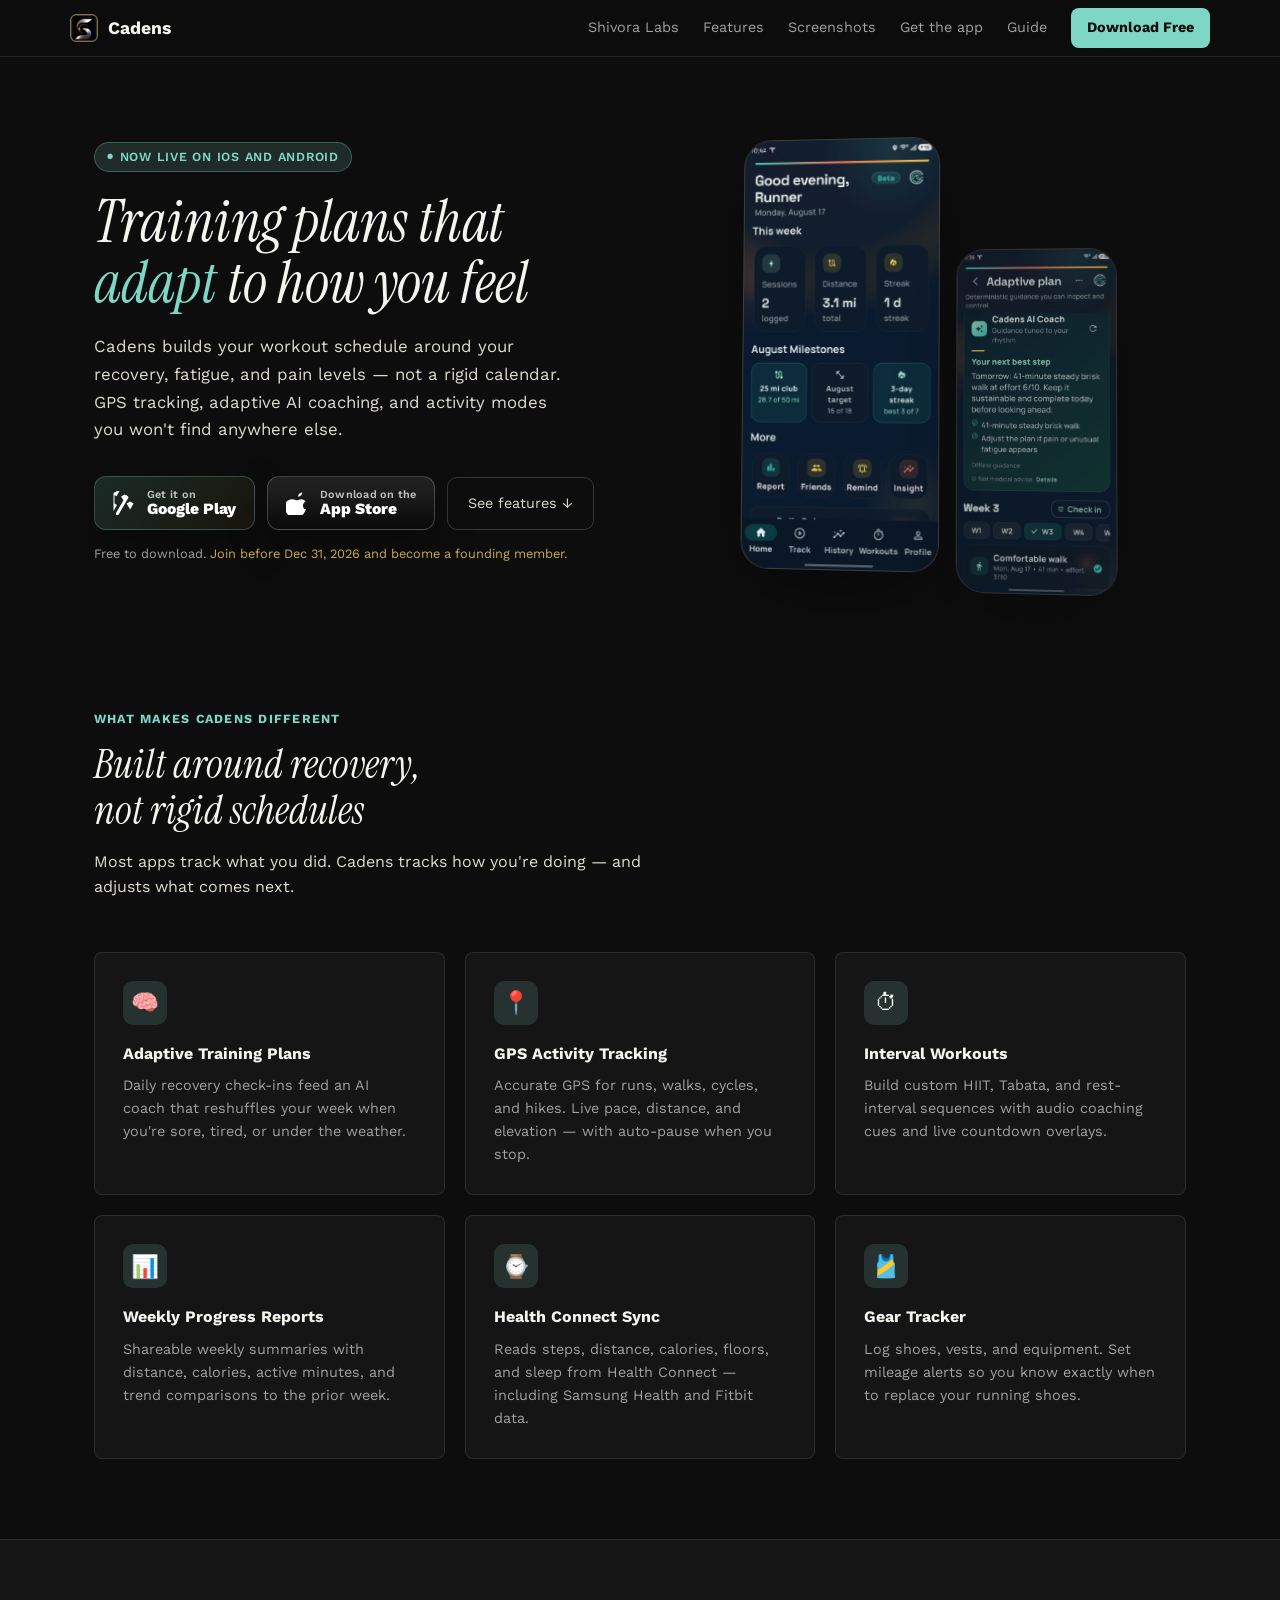
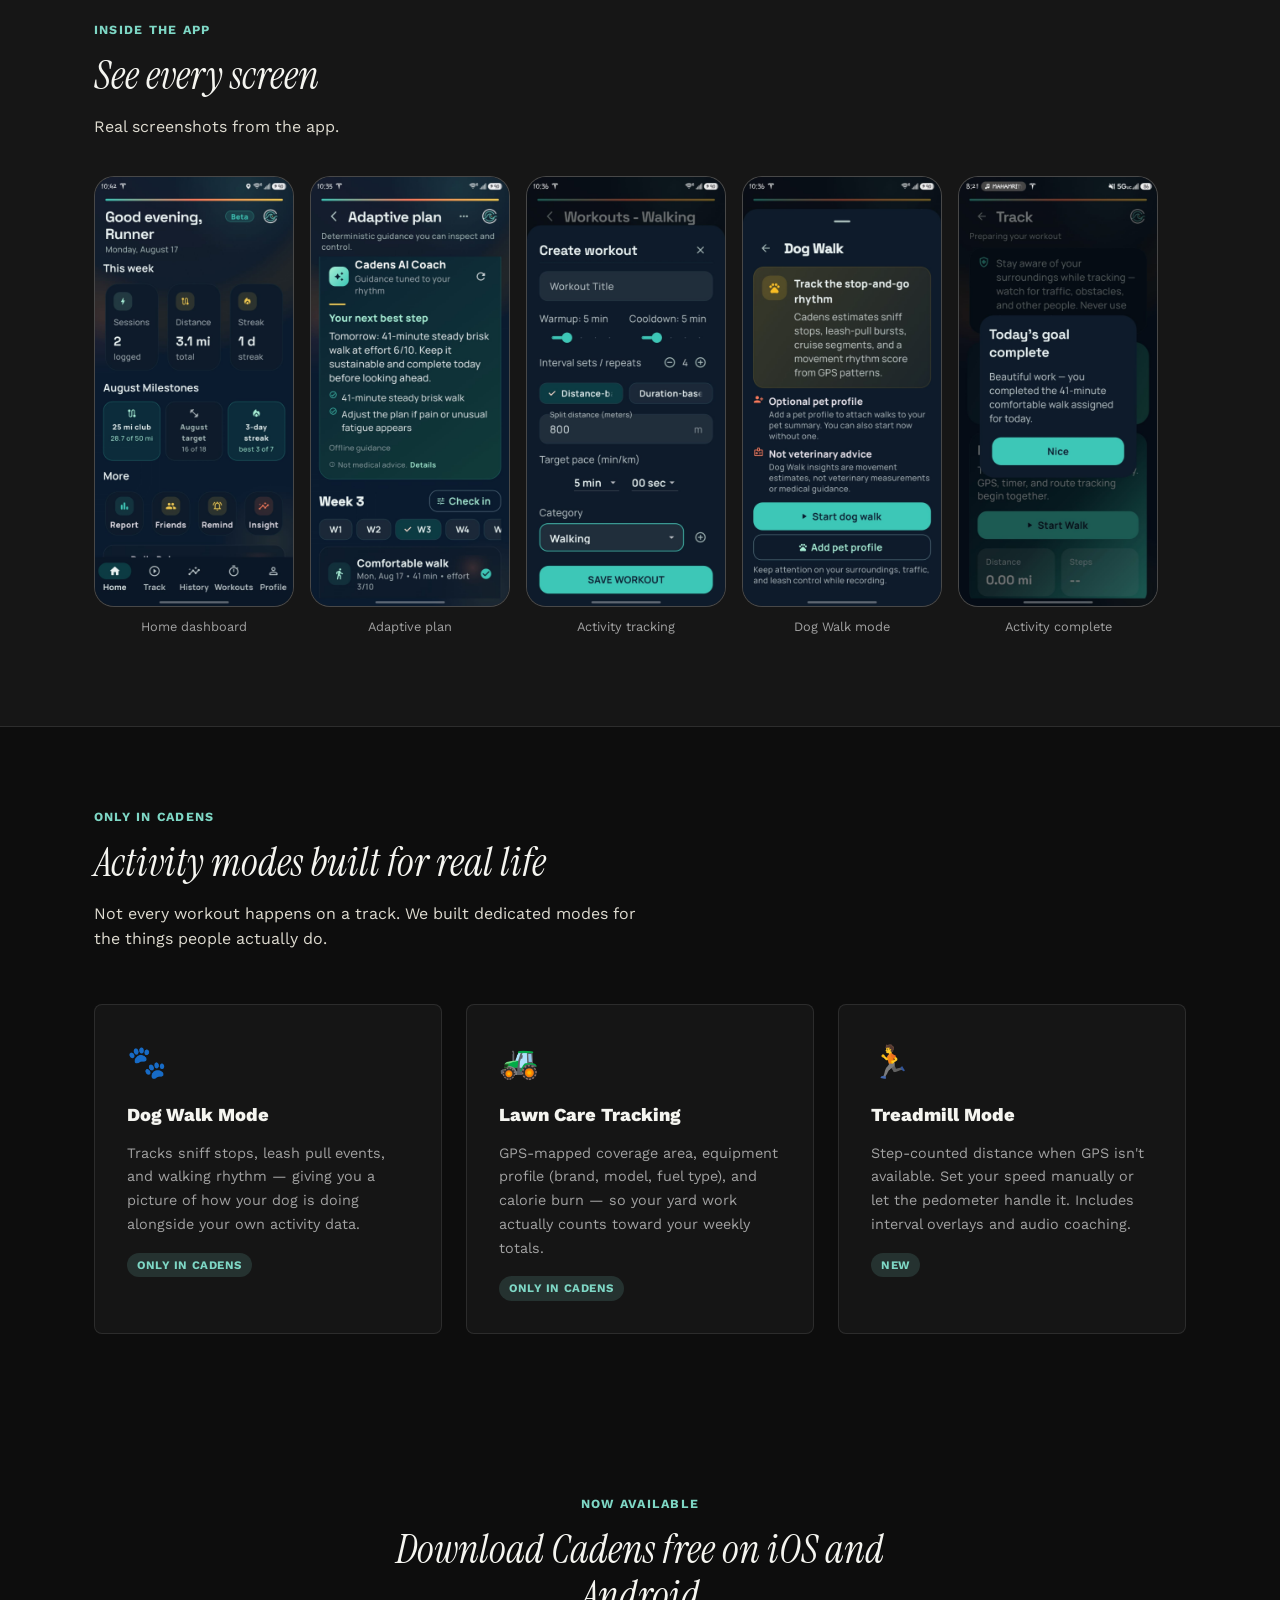
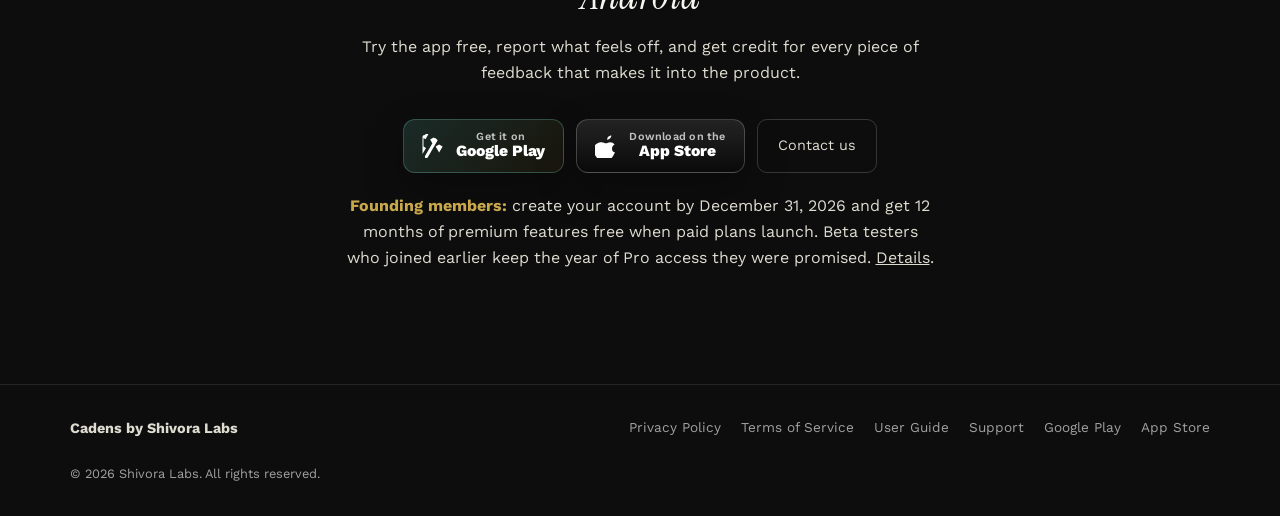
==== commit c3466f3d: "Premium polish for Cadens store CTAs" ====
--- a/cadens/index.html
+++ b/cadens/index.html
@@ -173,6 +173,12 @@
       box-shadow: 0 16px 40px rgba(0, 0, 0, 0.28);
       transition: transform 0.15s, border-color 0.15s, box-shadow 0.15s;
     }
+    .store-button.google {
+      border-color: rgba(126, 215, 197, 0.28);
+      background:
+        linear-gradient(135deg, rgba(126, 215, 197, 0.18), rgba(201, 168, 76, 0.1)),
+        #050505;
+    }
     .store-button:hover {
       transform: translateY(-1px);
       border-color: rgba(126, 215, 197, 0.48);
@@ -444,9 +450,12 @@
         Cadens builds your workout schedule around your recovery, fatigue, and pain levels — not a rigid calendar. GPS tracking, adaptive AI coaching, and activity modes you won't find anywhere else.
       </p>
       <div class="hero-actions">
-        <a class="btn-primary" href="https://play.google.com/store/apps/details?id=com.shivoralabs.cadens" target="_blank" rel="noopener">
+        <a class="store-button google" href="https://play.google.com/store/apps/details?id=com.shivoralabs.cadens" target="_blank" rel="noopener" aria-label="Get Cadens Fitness on Google Play">
           <svg viewBox="0 0 24 24" fill="currentColor"><path d="M3.18 23.76a2 2 0 0 0 2.78-.78l9.7-16.8-2.2-2.2-10.28 17.8a2 2 0 0 0 0 2zm17.44-11.38-3.5-2-3.5 2 3.5 6.04 3.5-6.04zm-9-9-3.5 2 3.5 6.04L15.12 5.38l-3.5-2zM3.5 1.24a2 2 0 0 0-2 0 2 2 0 0 0-1 1.74v17.04l3.5-6.04-2.5-1.44V3.98l2 1.16 3.5-6.04A2 2 0 0 0 3.5 1.24z"/></svg>
-          Get it on Google Play
+          <span class="store-copy">
+            <small>Get it on</small>
+            <strong>Google Play</strong>
+          </span>
         </a>
         <a class="store-button" href="https://apps.apple.com/us/app/cadens-fitness/id6807950958" target="_blank" rel="noopener" aria-label="Download Cadens Fitness on the App Store">
           <svg viewBox="0 0 24 24" fill="currentColor" aria-hidden="true">
@@ -588,15 +597,21 @@
     <h2>Download Cadens free on iOS and Android</h2>
     <p>Try the app free, report what feels off, and get credit for every piece of feedback that makes it into the product.</p>
     <div class="invite-actions">
-      <a class="btn-primary" href="https://play.google.com/store/apps/details?id=com.shivoralabs.cadens" target="_blank" rel="noopener">
+      <a class="store-button google" href="https://play.google.com/store/apps/details?id=com.shivoralabs.cadens" target="_blank" rel="noopener" aria-label="Get Cadens Fitness on Google Play">
         <svg width="20" height="20" viewBox="0 0 24 24" fill="currentColor"><path d="M3.18 23.76a2 2 0 0 0 2.78-.78l9.7-16.8-2.2-2.2-10.28 17.8a2 2 0 0 0 0 2zm17.44-11.38-3.5-2-3.5 2 3.5 6.04 3.5-6.04zm-9-9-3.5 2 3.5 6.04L15.12 5.38l-3.5-2zM3.5 1.24a2 2 0 0 0-2 0 2 2 0 0 0-1 1.74v17.04l3.5-6.04-2.5-1.44V3.98l2 1.16 3.5-6.04A2 2 0 0 0 3.5 1.24z"/></svg>
-        Get it on Google Play
+        <span class="store-copy">
+          <small>Get it on</small>
+          <strong>Google Play</strong>
+        </span>
       </a>
-      <a class="btn-primary" href="https://apps.apple.com/us/app/cadens-fitness/id6807950958" target="_blank" rel="noopener">
+      <a class="store-button" href="https://apps.apple.com/us/app/cadens-fitness/id6807950958" target="_blank" rel="noopener" aria-label="Download Cadens Fitness on the App Store">
         <svg viewBox="0 0 24 24" fill="currentColor" aria-hidden="true">
           <path d="M16.36 1.45c0 1.08-.44 2.11-1.16 2.89-.77.84-2.02 1.49-3.03 1.4-.12-1.03.43-2.13 1.12-2.88.77-.83 2.12-1.45 3.07-1.41zm3.58 16.92c-.61 1.4-.9 2.03-1.68 3.27-1.09 1.68-2.62 3.78-4.52 3.8-1.69.02-2.13-1.1-4.42-1.09-2.29.01-2.77 1.11-4.46 1.09-1.89-.02-3.34-1.92-4.43-3.61C-2.59 17.1-1.62 11.58 2.05 9.4c1.31-.78 3.04-1.21 4.6-1.21 1.65 0 3.02 1.14 4.43 1.14 1.36 0 2.2-1.14 4.17-1.14 1.49 0 3.07.81 4.38 2.2-3.85 2.11-3.23 7.59.31 7.98z"/>
         </svg>
-        Get it on the App Store
+        <span class="store-copy">
+          <small>Download on the</small>
+          <strong>App Store</strong>
+        </span>
       </a>
       <a class="btn-ghost" href="mailto:support@shivoralabs.com">
         Contact us
